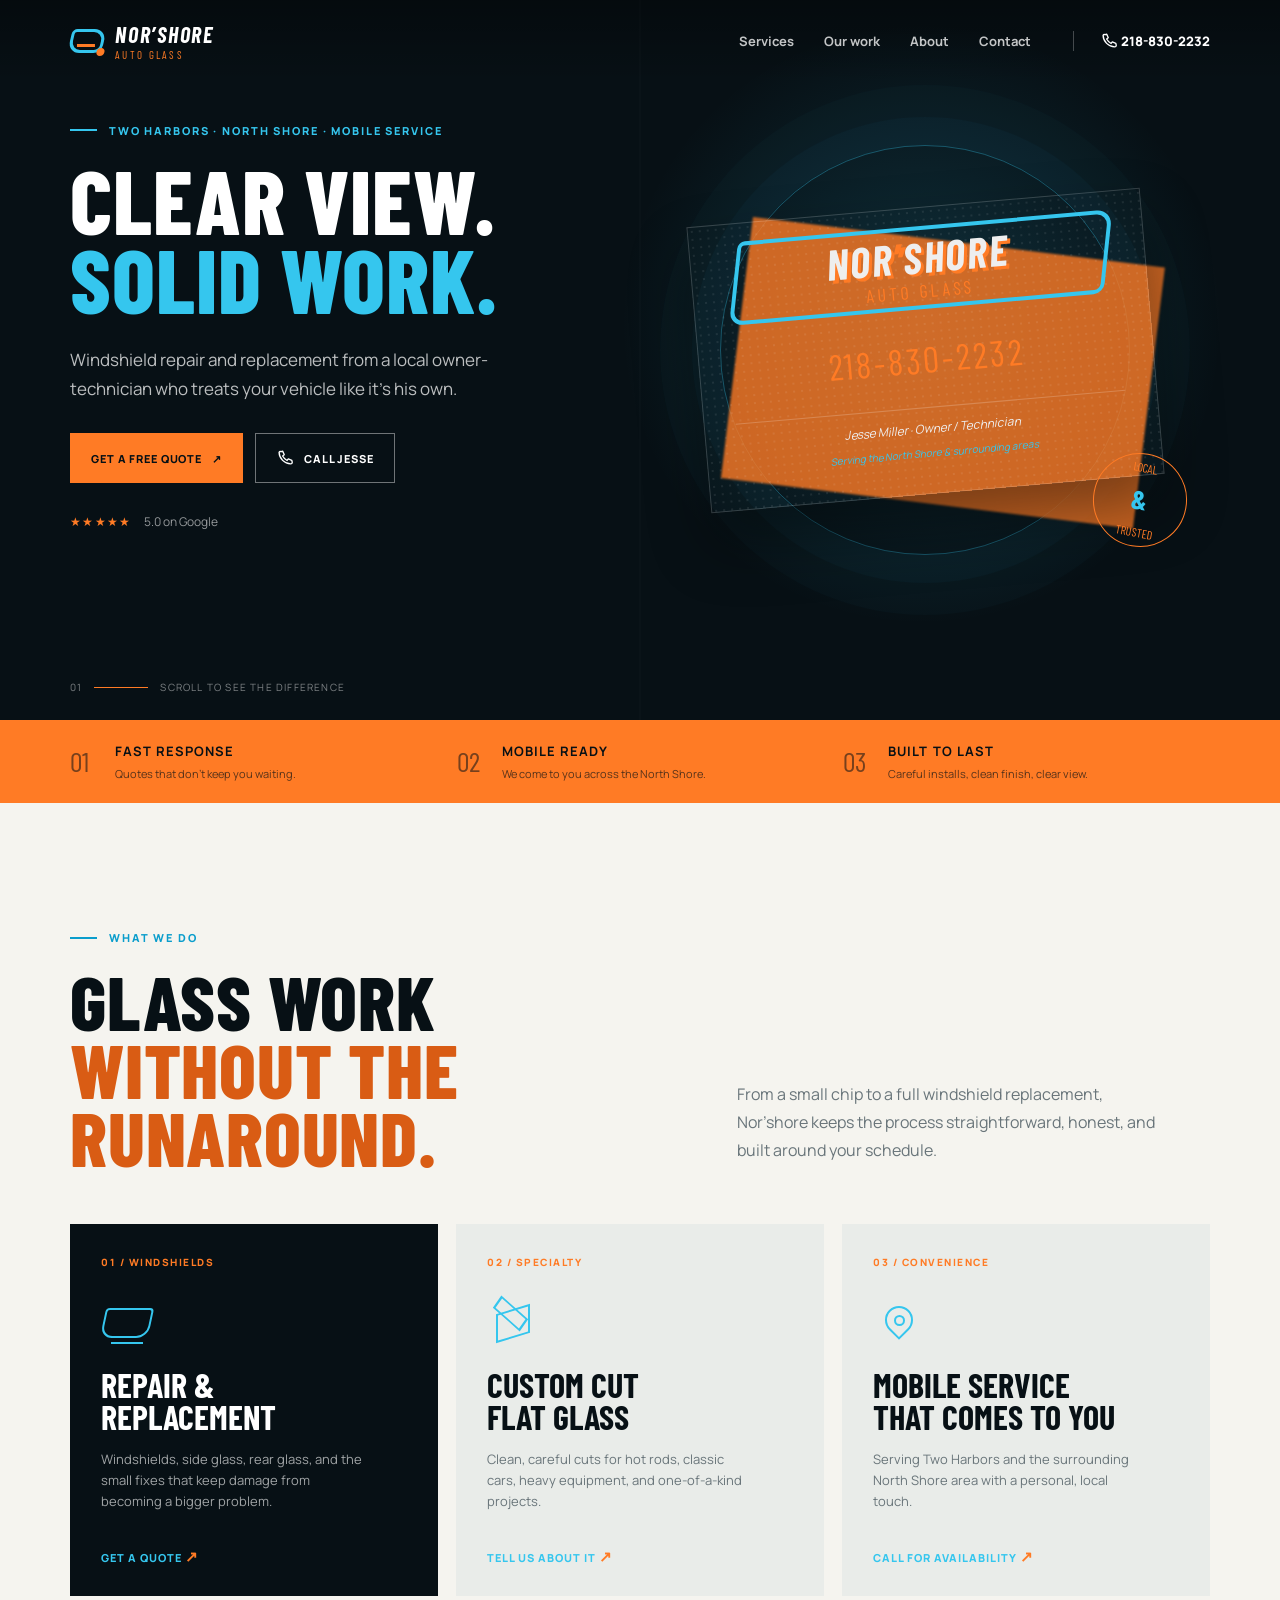
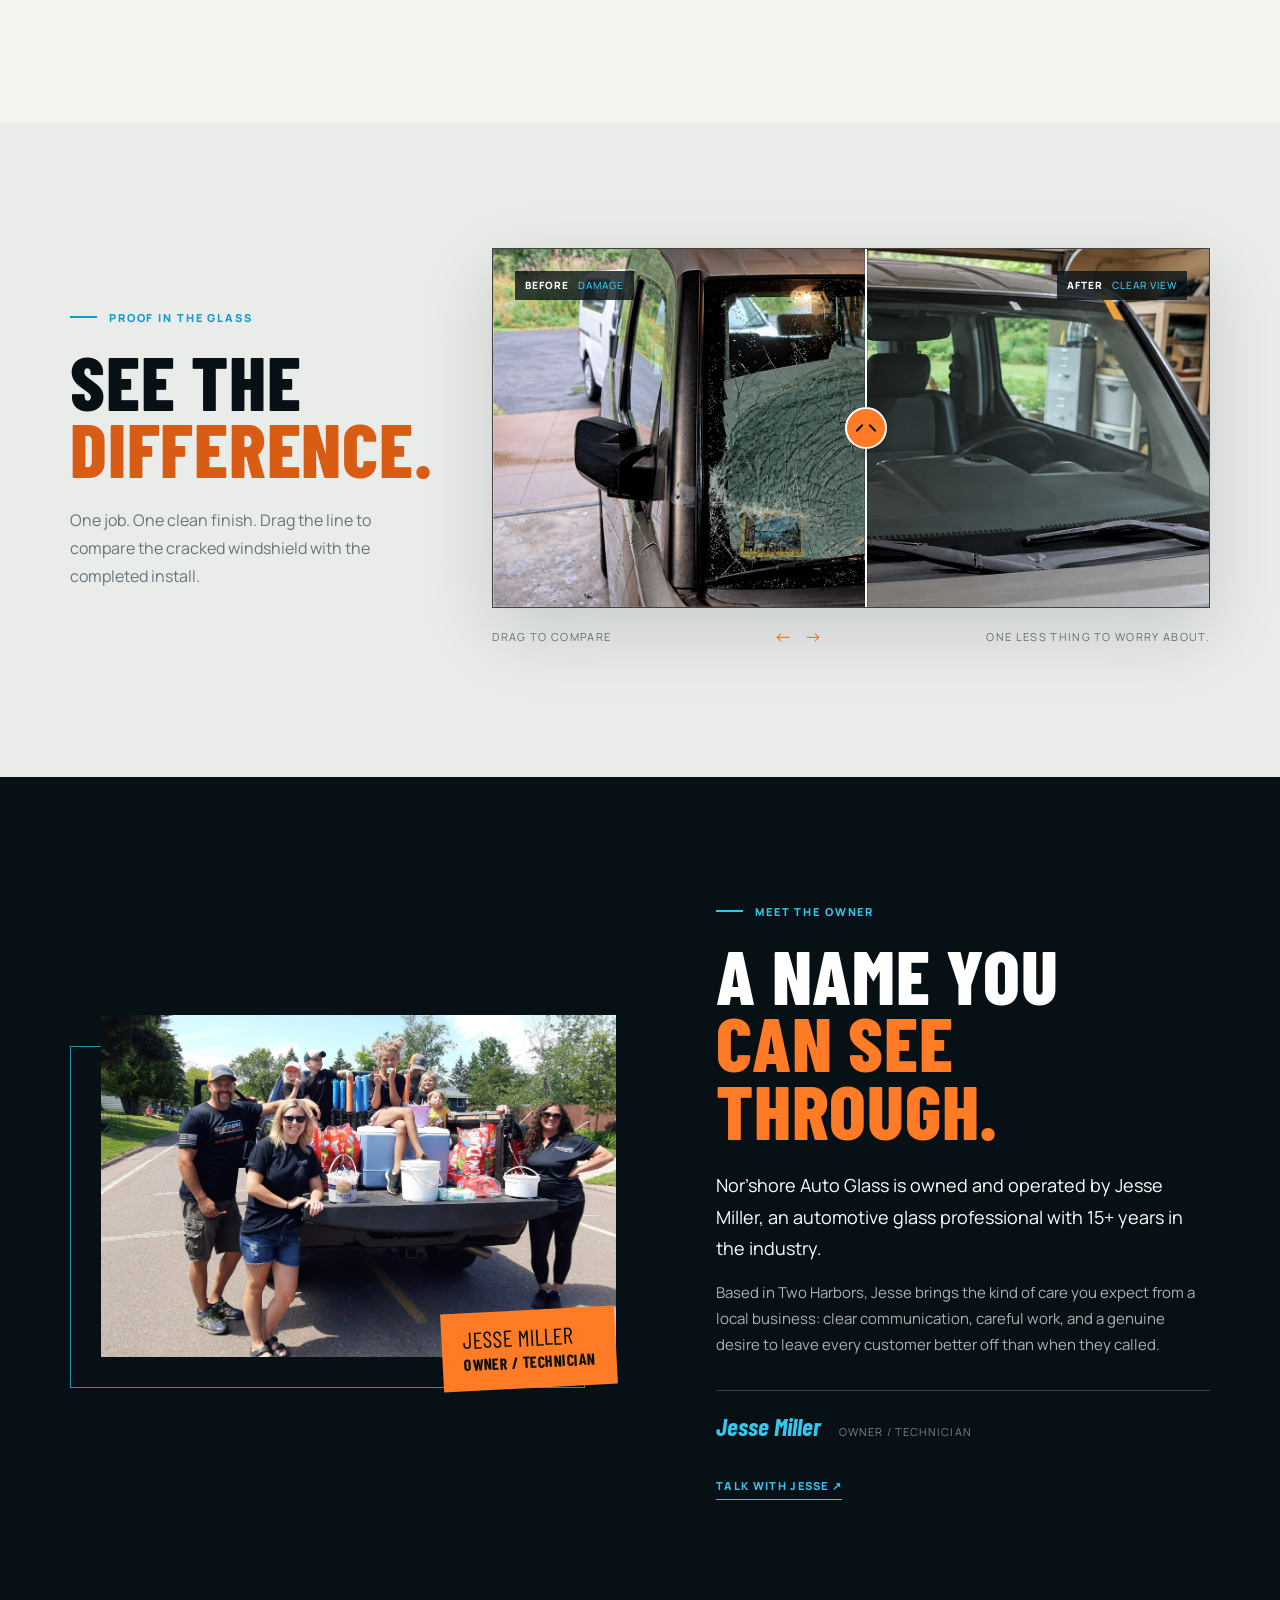
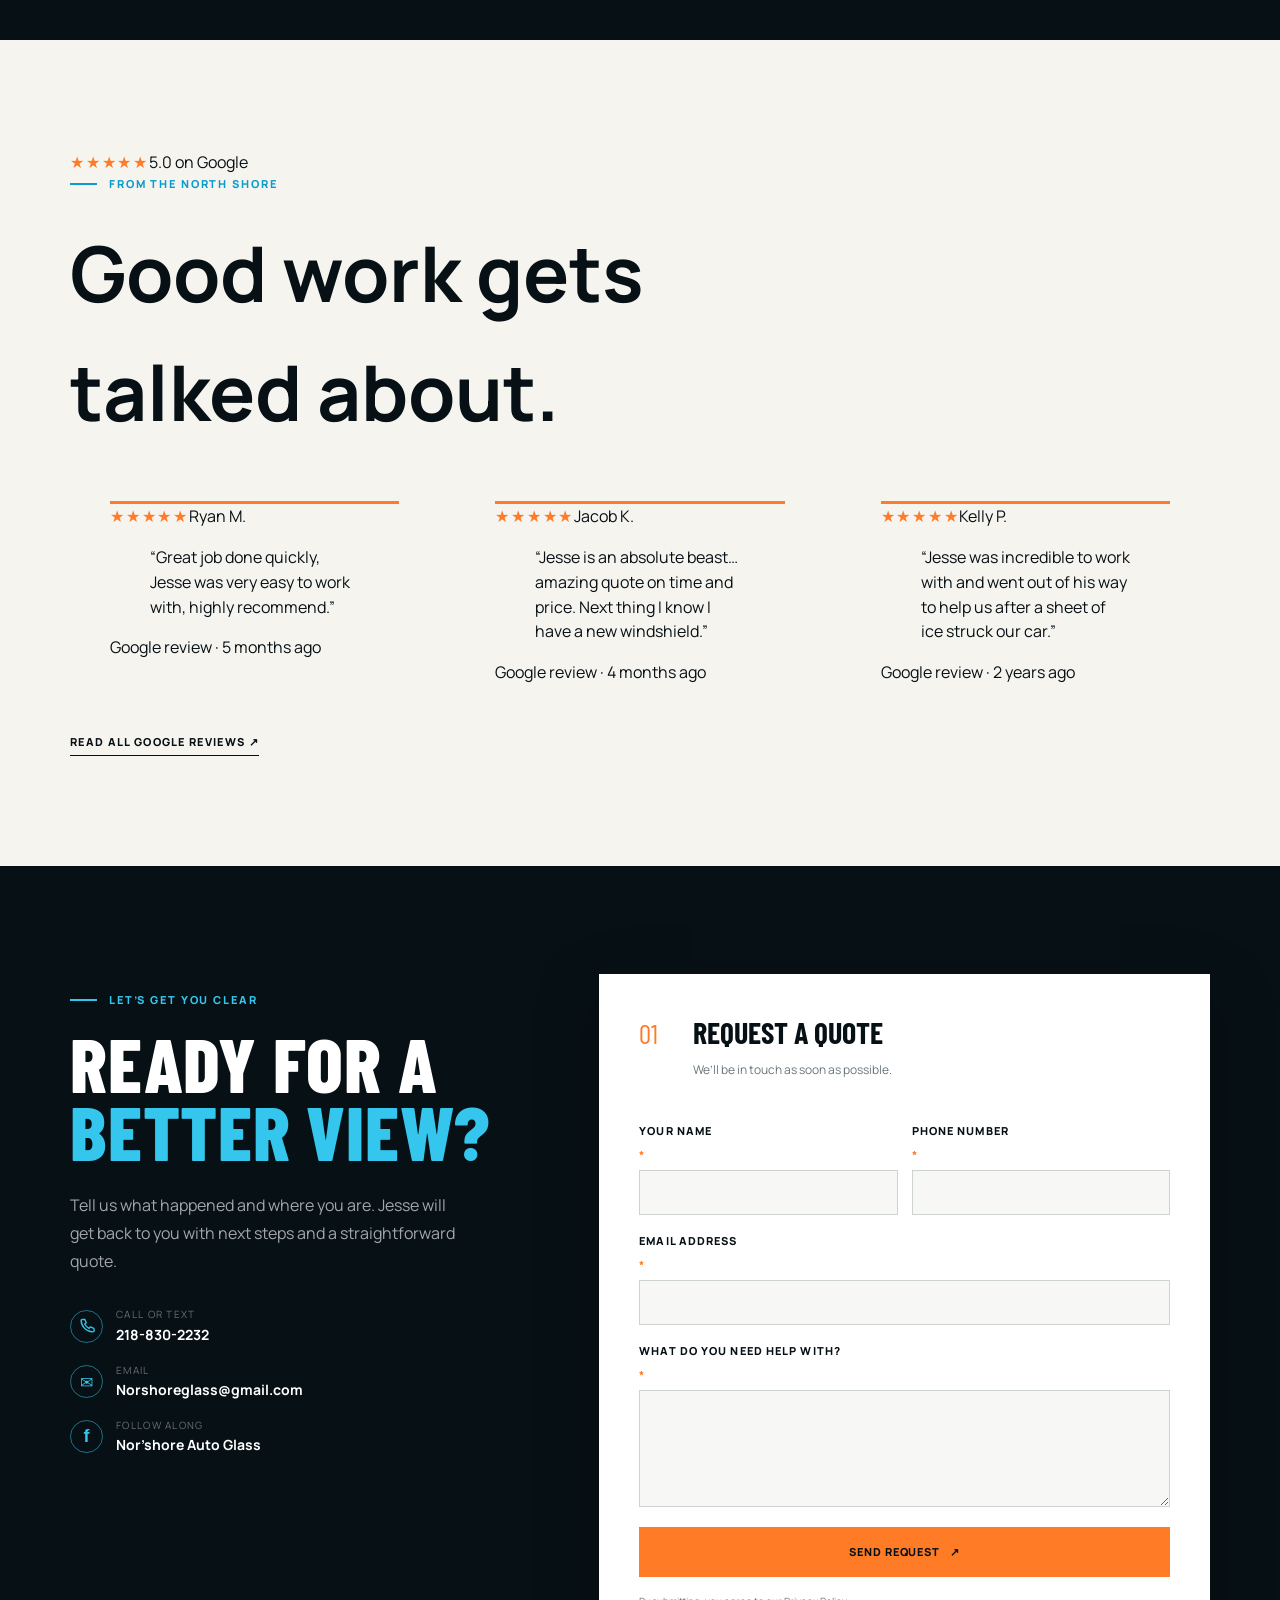
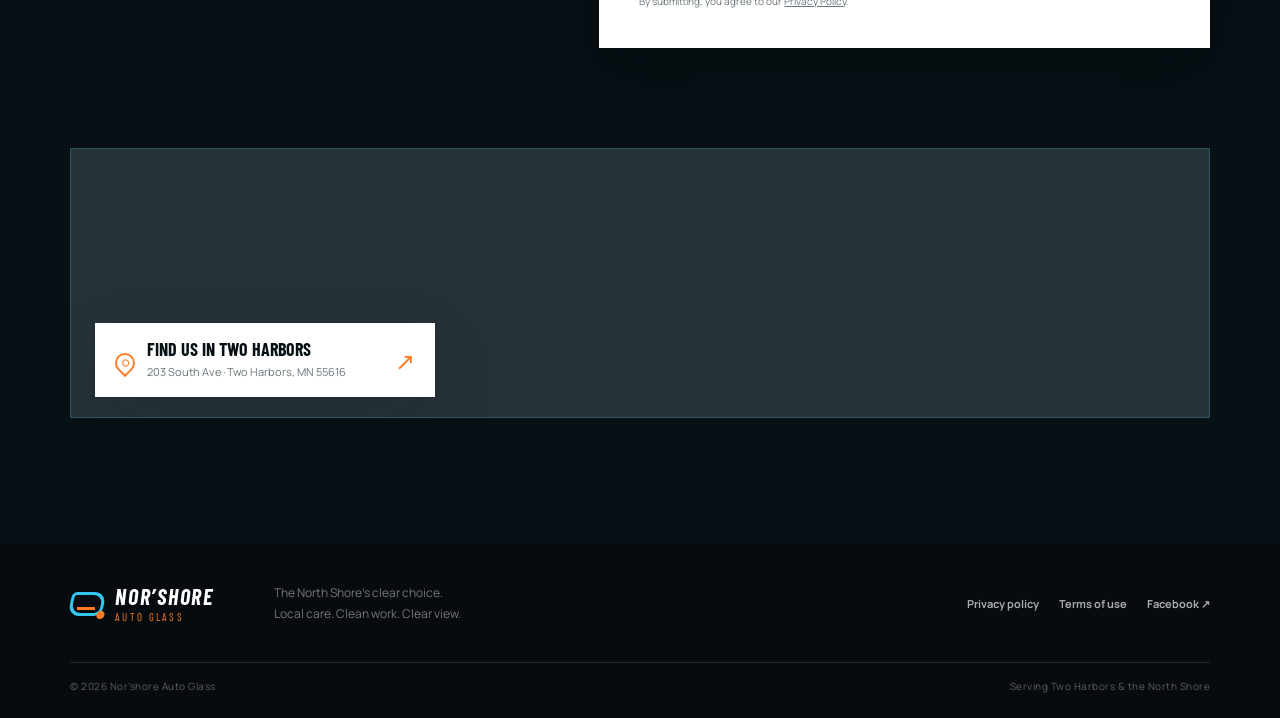
==== index.html @ 21eab7f4 "Initial commit" ====
<!doctype html>
<html lang="en">
<head>
  <meta charset="utf-8">
  <meta name="viewport" content="width=device-width, initial-scale=1">
  <meta name="description" content="Nor'shore Auto Glass provides dependable windshield repair, replacement, custom glass cutting, and mobile service across Two Harbors and the North Shore.">
  <meta name="theme-color" content="#071015">
  <title>Nor'shore Auto Glass | The North Shore's Clear Choice</title>
  <link rel="preconnect" href="https://fonts.googleapis.com">
  <link rel="preconnect" href="https://fonts.gstatic.com" crossorigin>
  <link href="https://fonts.googleapis.com/css2?family=Barlow+Condensed:wght@500;600;700;800&family=Manrope:wght@400;500;600;700;800&display=swap" rel="stylesheet">
  <link rel="stylesheet" href="style.css">
</head>
<body>
  <a class="skip-link" href="#main-content">Skip to content</a>
  <header class="site-header">
    <div class="shell nav-wrap">
      <a class="brand" href="#top" aria-label="Nor'shore Auto Glass home">
        <span class="brand-mark" aria-hidden="true"><span></span></span>
        <span class="brand-copy"><strong>NOR’SHORE</strong><em>AUTO GLASS</em></span>
      </a>
      <nav class="desktop-nav" aria-label="Primary navigation">
        <a href="#services">Services</a>
        <a href="#work">Our work</a>
        <a href="#about">About</a>
        <a href="#contact">Contact</a>
      </nav>
      <a class="nav-call" href="tel:+12188302232"><svg class="icon icon-phone" viewBox="0 0 24 24" aria-hidden="true"><path d="M6.6 3.5 9 3l2 4.7-2.2 1.6a15.6 15.6 0 0 0 6 6l1.6-2.2 4.7 2 .5 2.4a2 2 0 0 1-2 2.4C11.3 19.7 4.3 12.7 4.1 4.4a2 2 0 0 1 2.5-.9Z"/></svg> 218-830-2232</a>
    </div>
  </header>

  <main id="main-content">
    <section class="hero" id="top">
      <div class="hero-grid"></div>
      <div class="shell hero-inner">
        <div class="hero-content">
          <p class="eyebrow"><span class="eyebrow-line"></span> Two Harbors · North Shore · Mobile service</p>
          <h1>Clear view.<br><span>Solid work.</span></h1>
          <p class="hero-lede">Windshield repair and replacement from a local owner-technician who treats your vehicle like it’s his own.</p>
          <div class="hero-actions">
            <a class="button button-primary" href="#contact">Get a free quote <span aria-hidden="true">↗</span></a>
            <a class="button button-ghost" href="tel:+12188302232"><svg class="icon icon-phone" viewBox="0 0 24 24" aria-hidden="true"><path d="M6.6 3.5 9 3l2 4.7-2.2 1.6a15.6 15.6 0 0 0 6 6l1.6-2.2 4.7 2 .5 2.4a2 2 0 0 1-2 2.4C11.3 19.7 4.3 12.7 4.1 4.4a2 2 0 0 1 2.5-.9Z"/></svg> Call Jesse</a>
          </div>
          <div class="hero-proof"><span class="stars" aria-label="5 out of 5 stars">★★★★★</span><span>5.0 on Google</span></div>
        </div>
        <div class="hero-art" aria-label="Nor'shore Auto Glass brand card">
          <div class="hero-ring"></div>
          <div class="hero-card-shadow"></div>
          <div class="hero-card">
            <div class="card-logo"><span class="card-logo-frame"></span><strong>NOR<span>’</span>SHORE</strong><em>AUTO GLASS</em></div>
            <div class="card-number">218-830-2232</div>
            <div class="card-rule"></div>
            <p>Jesse Miller · Owner / Technician</p>
            <small>Serving the North Shore &amp; surrounding areas</small>
          </div>
          <div class="hero-sticker"><span>Local</span><strong>&amp;</strong><span>Trusted</span></div>
        </div>
      </div>
      <div class="hero-bottom shell"><span>01</span><span class="scroll-line"></span><span>Scroll to see the difference</span></div>
    </section>

    <section class="service-strip" aria-label="Service highlights">
      <div class="shell service-strip-grid">
        <div><span class="strip-number">01</span><strong>Fast response</strong><span>Quotes that don’t keep you waiting.</span></div>
        <div><span class="strip-number">02</span><strong>Mobile ready</strong><span>We come to you across the North Shore.</span></div>
        <div><span class="strip-number">03</span><strong>Built to last</strong><span>Careful installs, clean finish, clear view.</span></div>
      </div>
    </section>

    <section class="section services-section" id="services">
      <div class="shell">
        <div class="section-heading split-heading">
          <div><p class="eyebrow dark"><span class="eyebrow-line"></span> What we do</p><h2>Glass work<br><span>without the runaround.</span></h2></div>
          <p>From a small chip to a full windshield replacement, Nor’shore keeps the process straightforward, honest, and built around your schedule.</p>
        </div>
        <div class="service-grid">
          <article class="service-card featured"><span class="service-index">01 / WINDSHIELDS</span><div class="service-icon icon-windshield" aria-hidden="true"></div><h3>Repair &amp;<br>replacement</h3><p>Windshields, side glass, rear glass, and the small fixes that keep damage from becoming a bigger problem.</p><a href="#contact">Get a quote <span aria-hidden="true">↗</span></a></article>
          <article class="service-card"><span class="service-index">02 / SPECIALTY</span><div class="service-icon icon-cube" aria-hidden="true"></div><h3>Custom cut<br>flat glass</h3><p>Clean, careful cuts for hot rods, classic cars, heavy equipment, and one-of-a-kind projects.</p><a href="#contact">Tell us about it <span aria-hidden="true">↗</span></a></article>
          <article class="service-card"><span class="service-index">03 / CONVENIENCE</span><div class="service-icon icon-location" aria-hidden="true"></div><h3>Mobile service<br>that comes to you</h3><p>Serving Two Harbors and the surrounding North Shore area with a personal, local touch.</p><a href="tel:+12188302232">Call for availability <span aria-hidden="true">↗</span></a></article>
        </div>
      </div>
    </section>

    <section class="section work-section" id="work">
      <div class="shell">
        <div class="section-heading work-heading"><div><p class="eyebrow dark"><span class="eyebrow-line"></span> Proof in the glass</p><h2>See the<br><span>difference.</span></h2></div><p>One job. One clean finish. Drag the line to compare the cracked windshield with the completed install.</p></div>
        <div class="comparison" style="--position: 52%">
          <div class="comparison-label label-before">Before <span>damage</span></div>
          <div class="comparison-label label-after">After <span>clear view</span></div>
          <img class="comparison-image comparison-after" src="Images/After_Nor'Shore_Matched.png" alt="Clear windshield after Nor'shore Auto Glass service" width="1536" height="1024">
          <div class="after-clip"><img class="comparison-image comparison-before" src="Images/Before_Nor'Shore_Matched.png" alt="Cracked windshield before Nor'shore Auto Glass service" width="1536" height="1024"></div>
          <div class="comparison-divider" aria-hidden="true"><span></span></div>
          <label class="sr-only" for="comparison-range">Before and after comparison position</label>
          <input id="comparison-range" class="comparison-range" type="range" min="0" max="100" value="52" aria-valuetext="52 percent after image visible">
        </div>
        <div class="comparison-meta"><span>Drag to compare</span><span class="meta-arrow" aria-hidden="true">←&nbsp;&nbsp;→</span><span>One less thing to worry about.</span></div>
      </div>
    </section>

    <section class="section about-section" id="about">
      <div class="shell about-grid">
        <div class="about-image-wrap"><img src="Images/Owner_and_Family.png" alt="Jesse Miller, pictured on the left, with family and the Nor'shore Auto Glass team" loading="lazy" width="2406" height="1598"><span class="about-caption">Jesse Miller<br><strong>Owner / Technician</strong></span></div>
        <div class="about-copy"><p class="eyebrow"><span class="eyebrow-line"></span> Meet the owner</p><h2>A name you<br><span>can see through.</span></h2><p class="lead-copy">Nor’shore Auto Glass is owned and operated by Jesse Miller, an automotive glass professional with 15+ years in the industry.</p><p>Based in Two Harbors, Jesse brings the kind of care you expect from a local business: clear communication, careful work, and a genuine desire to leave every customer better off than when they called.</p><div class="signature"><strong>Jesse Miller</strong><span>Owner / Technician</span></div><a class="text-link light-link" href="#contact">Talk with Jesse <span aria-hidden="true">↗</span></a></div>
      </div>
    </section>

    <section class="reviews-section" aria-labelledby="reviews-title">
      <div class="shell"><div class="mobile-review-kicker"><span class="stars">★★★★★</span><span>5.0 on Google</span></div><p class="eyebrow dark"><span class="eyebrow-line"></span> From the North Shore</p><h2 id="reviews-title">Good work gets<br><span>talked about.</span></h2><div class="reviews-list"><figure><div class="review-top"><span class="stars">★★★★★</span><span>Ryan M.</span></div><blockquote>“Great job done quickly, Jesse was very easy to work with, highly recommend.”</blockquote><figcaption>Google review · 5 months ago</figcaption></figure><figure><div class="review-top"><span class="stars">★★★★★</span><span>Jacob K.</span></div><blockquote>“Jesse is an absolute beast… amazing quote on time and price. Next thing I know I have a new windshield.”</blockquote><figcaption>Google review · 4 months ago</figcaption></figure><figure><div class="review-top"><span class="stars">★★★★★</span><span>Kelly P.</span></div><blockquote>“Jesse was incredible to work with and went out of his way to help us after a sheet of ice struck our car.”</blockquote><figcaption>Google review · 2 years ago</figcaption></figure></div><a class="text-link dark-link" href="https://maps.app.goo.gl/eSVxFx4R2MsLZt9r6" target="_blank" rel="noopener">Read all Google reviews <span aria-hidden="true">↗</span></a></div>
    </section>

    <section class="section contact-section" id="contact">
      <div class="shell contact-grid">
        <div class="contact-copy"><p class="eyebrow"><span class="eyebrow-line"></span> Let’s get you clear</p><h2>Ready for a<br><span>better view?</span></h2><p>Tell us what happened and where you are. Jesse will get back to you with next steps and a straightforward quote.</p><div class="contact-details"><a href="tel:+12188302232"><span class="detail-icon"><svg class="icon icon-phone" viewBox="0 0 24 24" aria-hidden="true"><path d="M6.6 3.5 9 3l2 4.7-2.2 1.6a15.6 15.6 0 0 0 6 6l1.6-2.2 4.7 2 .5 2.4a2 2 0 0 1-2 2.4C11.3 19.7 4.3 12.7 4.1 4.4a2 2 0 0 1 2.5-.9Z"/></svg></span><span><small>Call or text</small><strong>218-830-2232</strong></span></a><a href="mailto:Norshoreglass@gmail.com"><span class="detail-icon icon-mail" aria-hidden="true"></span><span><small>Email</small><strong>Norshoreglass@gmail.com</strong></span></a><a href="https://www.facebook.com/p/Norshore-Auto-Glass-100070150333316/" target="_blank" rel="noopener"><span class="detail-icon icon-facebook" aria-hidden="true">f</span><span><small>Follow along</small><strong>Nor’shore Auto Glass</strong></span></a></div></div>
        <div class="contact-form-wrap"><form name="contact" method="POST" data-netlify="true" netlify-honeypot="bot-field" action="/#contact" class="contact-form"><input type="hidden" name="form-name" value="contact"><p class="hidden-field"><label>Don’t fill this out if you’re human: <input name="bot-field"></label></p><div class="form-intro"><span>01</span><strong>Request a quote</strong><small>We’ll be in touch as soon as possible.</small></div><div class="form-row"><label for="name">Your name <span>*</span><input id="name" name="name" type="text" autocomplete="name" required></label><label for="phone">Phone number <span>*</span><input id="phone" name="phone" type="tel" autocomplete="tel" required></label></div><label for="email">Email address <span>*</span><input id="email" name="email" type="email" autocomplete="email" required></label><label for="message">What do you need help with? <span>*</span><textarea id="message" name="message" rows="4" required></textarea></label><button class="button button-primary submit-button" type="submit">Send request <span aria-hidden="true">↗</span></button><p class="form-note">By submitting, you agree to our <a href="privacy.html">Privacy Policy</a>.</p></form></div>
      </div>
      <div class="map-wrap"><iframe title="Map showing Nor'shore Auto Glass in Two Harbors, Minnesota" src="https://www.google.com/maps?q=Nor%27shore%20Auto%20Glass%2C%20203%20South%20Ave%2C%20Two%20Harbors%2C%20MN%2055616&output=embed" loading="lazy" referrerpolicy="no-referrer-when-downgrade"></iframe><div class="map-card"><span class="map-pin" aria-hidden="true"></span><div><strong>Find us in Two Harbors</strong><span>203 South Ave · Two Harbors, MN 55616</span></div><a href="https://maps.app.goo.gl/eSVxFx4R2MsLZt9r6" target="_blank" rel="noopener" aria-label="Open Nor'shore Auto Glass in Google Maps">↗</a></div></div>
    </section>
  </main>

  <footer class="site-footer"><div class="shell footer-top"><a class="brand" href="#top"><span class="brand-mark" aria-hidden="true"><span></span></span><span class="brand-copy"><strong>NOR’SHORE</strong><em>AUTO GLASS</em></span></a><p>The North Shore’s clear choice.<br>Local care. Clean work. Clear view.</p><div class="footer-links"><a href="privacy.html">Privacy policy</a><a href="terms.html">Terms of use</a><a href="https://www.facebook.com/p/Norshore-Auto-Glass-100070150333316/" target="_blank" rel="noopener">Facebook ↗</a></div></div><div class="shell footer-bottom"><span>© <span id="year"></span> Nor’shore Auto Glass</span><span>Serving Two Harbors &amp; the North Shore</span></div></footer>
  <a class="mobile-call" href="tel:+12188302232"><svg class="icon icon-phone" viewBox="0 0 24 24" aria-hidden="true"><path d="M6.6 3.5 9 3l2 4.7-2.2 1.6a15.6 15.6 0 0 0 6 6l1.6-2.2 4.7 2 .5 2.4a2 2 0 0 1-2 2.4C11.3 19.7 4.3 12.7 4.1 4.4a2 2 0 0 1 2.5-.9Z"/></svg><span>Call now</span><strong>218-830-2232</strong></a>
  <script src="script.js"></script>
</body>
</html>
---- style.css ----
:root{--ink:#071015;--ink-soft:#15262d;--surface:#f5f4ef;--surface-2:#e9ece9;--cyan:#35c6ee;--cyan-deep:#0a9dcc;--orange:#ff7b25;--orange-deep:#d95c14;--white:#fff;--muted:#69757a;--line:rgba(7,16,21,.13);--shadow:0 24px 70px rgba(7,16,21,.14);--display:'Barlow Condensed',Impact,sans-serif;--body:'Manrope',Arial,sans-serif;--shell:min(1140px,calc(100% - 48px));}*{box-sizing:border-box}html{scroll-behavior:smooth}body{margin:0;color:var(--ink);background:var(--surface);font-family:var(--body);font-size:16px;line-height:1.55}img{display:block;max-width:100%}a{color:inherit;text-decoration:none}button,input,textarea{font:inherit}.shell{width:var(--shell);margin-inline:auto}.sr-only,.hidden-field,.skip-link{position:absolute;width:1px;height:1px;padding:0;margin:-1px;overflow:hidden;clip:rect(0,0,0,0);white-space:nowrap;border:0}.skip-link:focus{position:fixed;z-index:1000;left:16px;top:16px;width:auto;height:auto;margin:0;padding:12px 16px;clip:auto;background:var(--cyan);color:var(--ink);border-radius:4px}.site-header{position:absolute;z-index:20;inset:0 0 auto;color:var(--white);background:linear-gradient(180deg,rgba(0,0,0,.35),transparent)}.nav-wrap{height:82px;display:flex;align-items:center;gap:42px}.brand{display:flex;align-items:center;gap:11px;width:max-content}.brand-mark{position:relative;width:34px;height:24px;border:3px solid var(--cyan);border-radius:5px 12px 8px 12px;transform:skew(-13deg);display:block}.brand-mark:after{content:'';position:absolute;right:-6px;bottom:-6px;width:8px;height:8px;background:var(--orange);border-radius:50%}.brand-mark span{position:absolute;left:5px;bottom:3px;width:18px;height:3px;background:var(--orange);transform:skew(13deg)}.brand-copy{display:grid;line-height:1}.brand-copy strong{font-family:var(--display);font-size:22px;letter-spacing:.08em;font-style:italic}.brand-copy em{font-family:var(--display);font-style:normal;color:var(--orange);font-size:11px;letter-spacing:.21em;margin-top:4px}.desktop-nav{display:flex;gap:30px;margin-left:auto;font-size:13px;font-weight:700;color:rgba(255,255,255,.76)}.desktop-nav a:hover,.footer-links a:hover{color:var(--cyan)}.nav-call{border-left:1px solid rgba(255,255,255,.25);padding-left:26px;font-size:13px;font-weight:800;white-space:nowrap}.icon{display:inline-block;position:relative;width:18px;height:18px;vertical-align:-4px}.icon-phone:before{content:'';position:absolute;width:8px;height:13px;border:2px solid currentColor;border-top-color:transparent;border-bottom-color:transparent;border-radius:50%;left:4px;top:2px;transform:rotate(-40deg)}.icon-mail:before{content:'✉';font-size:20px;line-height:16px}.hero{min-height:720px;background:var(--ink);color:var(--white);overflow:hidden;position:relative}.hero:before{content:'';position:absolute;inset:0;background:radial-gradient(circle at 72% 45%,rgba(53,198,238,.18),transparent 30%),linear-gradient(115deg,rgba(7,16,21,.98) 0%,rgba(7,16,21,.9) 47%,rgba(7,16,21,.66) 100%)}.hero:after{content:'';position:absolute;inset:0;opacity:.24;background-image:radial-gradient(rgba(255,255,255,.38) .7px,transparent .7px);background-size:6px 6px;mask-image:linear-gradient(90deg,transparent 40%,black)}.hero-grid{position:absolute;inset:0;background:linear-gradient(90deg,transparent 49.9%,rgba(255,255,255,.09) 50%,transparent 50.1%),linear-gradient(0deg,transparent 49.9%,rgba(255,255,255,.05) 50%,transparent 50.1%);background-size:100% 100%,100% 140px;opacity:.24}.hero-inner{position:relative;z-index:2;display:grid;grid-template-columns:1fr 1fr;min-height:650px;align-items:center;padding-top:50px}.hero-content{padding-bottom:46px;max-width:570px}.eyebrow{font-size:11px;font-weight:800;letter-spacing:.17em;text-transform:uppercase;color:var(--cyan);display:flex;align-items:center;gap:12px;margin:0 0 21px}.eyebrow.dark{color:var(--cyan-deep)}.eyebrow-line{width:27px;height:2px;background:currentColor}.hero h1,.section h2{font-family:var(--display);font-size:clamp(60px,7vw,99px);line-height:.88;letter-spacing:.01em;text-transform:uppercase;margin:0;font-weight:800}.hero h1 span,.section h2 span{color:var(--cyan)}.hero-lede{font-size:17px;line-height:1.7;color:rgba(255,255,255,.73);max-width:480px;margin:28px 0 30px}.hero-actions{display:flex;align-items:center;gap:12px;flex-wrap:wrap}.button{min-height:50px;padding:14px 20px;border:1px solid transparent;display:inline-flex;align-items:center;justify-content:center;gap:10px;text-transform:uppercase;letter-spacing:.08em;font-size:11px;font-weight:800;transition:transform .2s ease,background .2s ease,color .2s ease,border-color .2s ease;cursor:pointer}.button:hover{transform:translateY(-2px)}.button-primary{background:var(--orange);color:var(--ink)}.button-primary:hover{background:#ff944b}.button-ghost{border-color:rgba(255,255,255,.42);color:var(--white)}.button-ghost:hover{border-color:var(--cyan);color:var(--cyan)}.hero-proof{display:flex;align-items:center;gap:12px;margin-top:30px;color:rgba(255,255,255,.57);font-size:12px}.stars{color:var(--orange);letter-spacing:.11em}.hero-art{height:530px;position:relative;display:flex;align-items:center;justify-content:center}.hero-ring{position:absolute;width:410px;height:410px;border:1px solid rgba(53,198,238,.35);border-radius:50%;box-shadow:0 0 0 28px rgba(53,198,238,.03),0 0 0 60px rgba(53,198,238,.02)}.hero-card-shadow{position:absolute;width:415px;height:263px;background:var(--orange);transform:rotate(7deg) translate(20px,20px);opacity:.8;filter:blur(1px)}.hero-card{position:relative;width:min(455px,82%);aspect-ratio:1.78;background:linear-gradient(135deg,#171e22,#050809);border:1px solid rgba(255,255,255,.18);box-shadow:0 32px 60px rgba(0,0,0,.42);padding:31px;transform:rotate(-5deg);background-image:radial-gradient(rgba(255,255,255,.08) 1px,transparent 1px);background-size:8px 8px}.card-logo{text-align:center;position:relative;color:#eee;font-family:var(--display);font-style:italic;font-size:43px;line-height:.8;letter-spacing:.04em;text-shadow:3px 3px 0 var(--orange)}.card-logo strong{position:relative;z-index:1}.card-logo strong span{color:var(--orange)}.card-logo em{display:block;font-size:18px;letter-spacing:.2em;color:var(--orange);font-style:normal;text-shadow:none;margin-top:11px}.card-logo-frame{position:absolute;inset:-13px 5px -10px 10px;border:4px solid var(--cyan);border-radius:7px 16px 10px 14px;transform:skew(-11deg);z-index:0}.card-number{font-family:var(--display);color:var(--orange);font-size:36px;letter-spacing:.08em;text-align:center;margin-top:32px}.card-rule{height:1px;background:rgba(255,255,255,.2);margin:20px 0 12px}.hero-card p{font-size:12px;font-style:italic;text-align:center;margin:0;color:#eee}.hero-card small{display:block;color:var(--cyan);text-align:center;margin-top:8px;font-size:10px;font-style:italic}.hero-sticker{position:absolute;right:4%;bottom:68px;display:grid;place-items:center;width:94px;height:94px;border:1px solid var(--orange);border-radius:50%;color:var(--orange);font-family:var(--display);line-height:.8;text-transform:uppercase;transform:rotate(10deg);font-size:12px}.hero-sticker strong{font-size:26px;color:var(--cyan)}.hero-bottom{position:absolute;z-index:2;bottom:25px;left:0;right:0;display:flex;align-items:center;gap:12px;color:rgba(255,255,255,.48);font-size:10px;letter-spacing:.12em;text-transform:uppercase}.scroll-line{height:1px;width:54px;background:var(--orange)}.service-strip{background:var(--orange);color:var(--ink)}.service-strip-grid{display:grid;grid-template-columns:repeat(3,1fr);gap:20px;padding:20px 0}.service-strip-grid>div{display:grid;grid-template-columns:32px 1fr;column-gap:13px;align-items:center}.strip-number{grid-row:span 2;font-family:var(--display);font-size:28px;color:rgba(7,16,21,.55)}.service-strip strong{font-size:13px;text-transform:uppercase;letter-spacing:.08em}.service-strip-grid>div>span:last-child{grid-column:2;font-size:11px;color:rgba(7,16,21,.68);margin-top:2px}.section{padding:126px 0}.services-section{background:var(--surface)}.section-heading{margin-bottom:54px}.split-heading{display:grid;grid-template-columns:1fr .78fr;align-items:end;gap:60px}.section-heading h2{font-size:clamp(55px,6vw,82px);color:var(--ink)}.section-heading h2 span{color:var(--orange-deep)}.split-heading>p,.work-heading>p{color:var(--muted);font-size:16px;line-height:1.75;max-width:420px;margin:0 0 6px}.service-grid{display:grid;grid-template-columns:repeat(3,1fr);gap:18px}.service-card{padding:31px;background:var(--surface-2);min-height:318px;position:relative;transition:transform .2s ease,box-shadow .2s ease}.service-card:hover{transform:translateY(-5px);box-shadow:var(--shadow)}.service-card.featured{background:var(--ink);color:var(--white)}.service-index{font-size:10px;letter-spacing:.15em;font-weight:800;color:var(--orange);display:block}.service-icon{margin:33px 0 25px;width:52px;height:40px;color:var(--cyan);position:relative}.icon-windshield:before{content:'';position:absolute;inset:4px 2px 6px;border:2px solid currentColor;border-radius:4px 4px 12px 12px;transform:skew(-12deg)}.icon-windshield:after{content:'';position:absolute;left:10px;right:10px;bottom:0;height:2px;background:currentColor}.icon-cube:before{content:'';position:absolute;inset:5px 9px 6px;border:2px solid currentColor;transform:skewY(-17deg)}.icon-cube:after{content:'';position:absolute;width:27px;height:13px;top:1px;left:8px;border:2px solid currentColor;transform:skewY(17deg) rotate(30deg)}.icon-location:before{content:'';position:absolute;left:12px;top:2px;width:24px;height:24px;border:2px solid currentColor;border-radius:50% 50% 50% 0;transform:rotate(-45deg)}.icon-location:after{content:'';position:absolute;width:7px;height:7px;border:2px solid currentColor;border-radius:50%;left:21px;top:11px}.service-card h3{font-family:var(--display);font-size:34px;line-height:.95;text-transform:uppercase;margin:0 0 16px}.service-card p{font-size:13px;color:var(--muted);max-width:265px;line-height:1.6;margin:0}.featured p{color:rgba(255,255,255,.62)}.service-card a{position:absolute;bottom:27px;left:31px;color:var(--cyan);font-size:11px;font-weight:800;text-transform:uppercase;letter-spacing:.09em}.service-card a span{color:var(--orange);font-size:15px}.work-section{background:var(--surface-2)}.work-heading{display:grid;grid-template-columns:1fr .7fr;gap:60px;align-items:end}.work-heading>p{margin-bottom:5px}.comparison{position:relative;height:min(570px,54vw);min-height:360px;overflow:hidden;background:#4e4945;--position:52%;border:1px solid rgba(7,16,21,.14);box-shadow:var(--shadow)}.comparison-image{position:absolute;inset:0;width:100%;height:100%;object-fit:cover;filter:saturate(.78) contrast(1.03) brightness(.98);object-position:center 53%}.comparison-before{object-position:center 50%}.comparison-after{object-position:center 38%;width:100%;max-width:none}.after-clip{position:absolute;inset:0 auto 0 0;width:var(--position);overflow:hidden;border-right:0}.comparison-divider{position:absolute;z-index:4;top:0;bottom:0;left:var(--position);width:2px;background:var(--white);transform:translateX(-1px);pointer-events:none;box-shadow:0 0 0 1px rgba(7,16,21,.2)}.comparison-divider span{position:absolute;top:50%;left:50%;transform:translate(-50%,-50%);width:42px;height:42px;border-radius:50%;background:var(--orange);border:2px solid var(--white);box-shadow:0 5px 20px rgba(0,0,0,.25)}.comparison-divider span:before,.comparison-divider span:after{content:'';position:absolute;top:18px;width:9px;height:2px;background:var(--ink)}.comparison-divider span:before{left:8px;transform:rotate(-45deg)}.comparison-divider span:after{right:8px;transform:rotate(45deg)}.comparison-range{position:absolute;z-index:5;inset:0;width:100%;height:100%;margin:0;opacity:0;cursor:ew-resize;touch-action:none}.comparison-label{position:absolute;z-index:3;top:22px;padding:7px 10px;background:rgba(7,16,21,.78);color:var(--white);font-size:10px;font-weight:800;letter-spacing:.1em;text-transform:uppercase}.comparison-label span{color:var(--cyan);font-weight:500;margin-left:6px}.label-before{left:22px}.label-after{right:22px}.comparison-meta{display:flex;justify-content:space-between;align-items:center;margin-top:16px;color:var(--muted);font-size:11px;text-transform:uppercase;letter-spacing:.12em}.meta-arrow{color:var(--orange);font-size:18px}.about-section{background:var(--ink);color:var(--white);padding-bottom:140px}.about-grid{display:grid;grid-template-columns:1.05fr .95fr;gap:100px;align-items:center}.about-image-wrap{position:relative;padding:0 0 31px 31px}.about-image-wrap:before{content:'';position:absolute;inset:31px 31px 0 0;border:1px solid var(--cyan);opacity:.7}.about-image-wrap img{position:relative;z-index:1;width:100%;aspect-ratio:1.2;object-fit:cover;object-position:34% center}.about-caption{position:absolute;z-index:2;bottom:0;right:0;background:var(--orange);color:var(--ink);padding:17px 21px;font-family:var(--display);font-size:23px;text-transform:uppercase;line-height:.95;transform:rotate(-3deg)}.about-caption strong{color:var(--ink)}.about-copy h2{font-size:clamp(55px,6vw,78px)}.about-copy h2 span{color:var(--orange)}.about-copy p:not(.eyebrow){color:rgba(255,255,255,.67);font-size:15px;line-height:1.75}.about-copy .lead-copy{font-size:18px!important;color:var(--white)!important;margin:27px 0 11px}.signature{border-top:1px solid rgba(255,255,255,.2);margin-top:31px;padding-top:16px;display:flex;gap:18px;align-items:baseline}.signature strong{font-family:var(--display);font-size:25px;font-style:italic;color:var(--cyan)}.signature span{font-size:11px;text-transform:uppercase;letter-spacing:.1em;color:rgba(255,255,255,.48)}.text-link{display:inline-block;margin-top:32px;font-size:11px;font-weight:800;letter-spacing:.12em;text-transform:uppercase;border-bottom:1px solid currentColor;padding-bottom:5px}.light-link{color:var(--cyan)}.contact-section{background:var(--ink);color:var(--white);padding-top:0;position:relative}.contact-grid{display:grid;grid-template-columns:.83fr 1.17fr;gap:96px;padding-bottom:100px}.contact-copy{padding-top:17px}.contact-copy h2{font-size:clamp(55px,6vw,78px)}.contact-copy h2 span{color:var(--cyan)}.contact-copy>p:not(.eyebrow){color:rgba(255,255,255,.63);max-width:400px;margin:27px 0 32px;line-height:1.75}.contact-details{display:grid;gap:17px}.contact-details a{display:flex;align-items:center;gap:13px}.detail-icon{width:33px;height:33px;border:1px solid rgba(53,198,238,.52);border-radius:50%;color:var(--cyan);display:grid;place-items:center}.detail-icon.icon-mail:before{font-size:16px}.detail-icon.icon-facebook{font-family:Arial;font-weight:800;font-size:18px}.contact-details small,.contact-details strong{display:block}.contact-details small{font-size:10px;letter-spacing:.13em;color:rgba(255,255,255,.4);text-transform:uppercase}.contact-details strong{font-size:14px;color:var(--white);margin-top:1px}.contact-form-wrap{background:var(--white);color:var(--ink);padding:39px 40px;box-shadow:0 20px 60px rgba(0,0,0,.25)}.form-intro{display:grid;grid-template-columns:40px 1fr;column-gap:14px;align-items:baseline;margin-bottom:25px}.form-intro span{font-family:var(--display);font-size:27px;color:var(--orange)}.form-intro strong{font-family:var(--display);font-size:30px;line-height:1;text-transform:uppercase}.form-intro small{grid-column:2;color:var(--muted);font-size:12px;margin-top:6px}.contact-form{display:grid;gap:17px}.contact-form label{display:grid;gap:7px;font-size:11px;text-transform:uppercase;letter-spacing:.1em;font-weight:800}.contact-form label>span{color:var(--orange)}.contact-form input,.contact-form textarea{width:100%;border:1px solid #ccd3d1;background:#f7f8f6;color:var(--ink);padding:11px 12px;border-radius:0;outline:none;font-size:15px;letter-spacing:0;text-transform:none;font-weight:500;resize:vertical}.contact-form input{height:45px}.contact-form input:focus,.contact-form textarea:focus{border-color:var(--cyan-deep);box-shadow:0 0 0 3px rgba(53,198,238,.18)}.form-row{display:grid;grid-template-columns:1fr 1fr;gap:14px}.submit-button{border:0;width:100%;margin-top:3px}.form-note{color:var(--muted);font-size:10px;margin:0}.form-note a{text-decoration:underline}.map-wrap{width:100%;height:320px;position:relative;overflow:hidden;background:#253238}.map-wrap iframe{width:100%;height:100%;border:0;filter:grayscale(.78) contrast(1.1) saturate(.55);opacity:.83}.map-card{position:absolute;left:var(--shell);bottom:25px;background:var(--white);color:var(--ink);padding:17px 20px;display:flex;gap:12px;align-items:center;min-width:340px;box-shadow:var(--shadow)}.map-pin{width:20px;height:20px;border:2px solid var(--orange);border-radius:50% 50% 50% 0;transform:rotate(-45deg);position:relative}.map-pin:after{content:'';position:absolute;width:5px;height:5px;border:1px solid var(--orange);border-radius:50%;left:5px;top:5px}.map-card strong,.map-card span{display:block}.map-card strong{font-family:var(--display);font-size:18px;text-transform:uppercase;line-height:1}.map-card span{font-size:11px;color:var(--muted);margin-top:5px}.map-card>a{margin-left:auto;color:var(--orange);font-size:24px}.site-footer{background:#050b0e;color:var(--white);padding:39px 0 23px}.footer-top{display:flex;align-items:center;gap:60px}.footer-top>p{margin:0;color:rgba(255,255,255,.45);font-size:12px;line-height:1.7}.footer-links{margin-left:auto;display:flex;gap:20px;font-size:11px;font-weight:700;color:rgba(255,255,255,.66)}.footer-bottom{margin-top:38px;padding-top:16px;border-top:1px solid rgba(255,255,255,.12);display:flex;justify-content:space-between;color:rgba(255,255,255,.35);font-size:10px;letter-spacing:.05em}.mobile-call,.reviews-section{display:none}@media(max-width:820px){:root{--shell:min(100% - 36px,600px)}.desktop-nav{display:none}.nav-wrap{justify-content:space-between}.nav-call{padding-left:0;border:0;font-size:12px}.hero{min-height:730px}.hero-inner{grid-template-columns:1fr;min-height:690px;padding-top:75px}.hero-content{padding-bottom:0}.hero h1{font-size:74px}.hero-art{position:absolute;opacity:.48;right:-135px;bottom:-70px;width:500px;height:420px;transform:scale(.9)}.hero-bottom{bottom:17px}.service-strip-grid{grid-template-columns:1fr;gap:14px;padding:18px 0}.service-strip-grid>div{grid-template-columns:28px 1fr}.service-strip-grid>div:not(:last-child){padding-bottom:14px;border-bottom:1px solid rgba(7,16,21,.18)}.section{padding:82px 0}.split-heading,.work-heading{grid-template-columns:1fr;gap:22px}.section-heading{margin-bottom:34px}.section-heading h2{font-size:60px}.split-heading>p,.work-heading>p{font-size:14px}.service-grid{grid-template-columns:1fr;gap:12px}.service-card{min-height:290px}.about-grid{grid-template-columns:1fr;gap:48px}.about-section{padding-bottom:88px}.about-copy h2{font-size:60px}.contact-grid{grid-template-columns:1fr;gap:46px;padding-bottom:80px}.contact-copy h2{font-size:60px}.map-card{left:18px;right:18px;min-width:0}.footer-top{display:grid;grid-template-columns:1fr 1fr;gap:22px}.footer-top>p{grid-column:2;grid-row:1}.footer-links{grid-column:1 / -1;margin:8px 0 0;flex-wrap:wrap}.footer-bottom{gap:10px;align-items:flex-start;flex-direction:column}.mobile-call{position:fixed;z-index:50;bottom:14px;left:14px;right:14px;min-height:58px;background:var(--orange);color:var(--ink);display:flex;align-items:center;justify-content:center;gap:10px;box-shadow:0 10px 30px rgba(0,0,0,.24);font-size:12px;text-transform:uppercase;font-weight:800;letter-spacing:.1em}.mobile-call strong{font-size:13px}.mobile-call .icon{color:var(--ink)}.reviews-section{display:block;background:var(--surface);padding:82px 0 90px}.reviews-section h2{font-size:56px;margin-bottom:30px}.reviews-section h2 span{color:var(--orange-deep)}.mobile-review-kicker{display:flex;gap:10px;align-items:center;font-size:11px;color:var(--muted);margin-bottom:28px}.reviews-list{display:grid;gap:12px}.reviews-list figure{margin:0;background:var(--white);padding:21px;border-left:3px solid var(--orange);box-shadow:0 8px 25px rgba(7,16,21,.06)}.review-top{display:flex;justify-content:space-between;font-size:11px;font-weight:800;margin-bottom:13px}.review-top .stars{font-size:12px}.review-top>span:last-child{color:var(--muted)}blockquote{font-family:var(--display);font-size:24px;line-height:1.03;text-transform:uppercase;margin:0}.reviews-list figcaption{font-size:10px;color:var(--muted);margin-top:14px}.dark-link{color:var(--cyan-deep);margin-top:26px}.comparison{height:62vw;min-height:280px}.comparison-meta{font-size:9px}.contact-section{padding-bottom:0}}
@media(max-width:480px){.nav-wrap{height:70px}.brand-copy strong{font-size:19px}.brand-copy em{font-size:9px}.nav-call{font-size:11px}.hero h1{font-size:64px}.hero-lede{font-size:15px}.button{min-height:48px}.hero-art{right:-176px;bottom:-62px}.hero-proof{font-size:10px}.section-heading h2,.about-copy h2,.contact-copy h2{font-size:54px}.comparison{height:70vw}.comparison-label{top:13px;font-size:9px;padding:6px 7px}.label-before{left:13px}.label-after{right:13px}.comparison-divider span{width:36px;height:36px}.comparison-divider span:before,.comparison-divider span:after{top:15px}.form-row{grid-template-columns:1fr}.contact-form-wrap{padding:29px 22px}.form-intro strong{font-size:27px}.map-wrap{height:300px}.map-card{bottom:14px;padding:13px 14px}.map-card strong{font-size:16px}.footer-top{grid-template-columns:1fr}.footer-top>p{grid-column:1;grid-row:auto}.footer-links{grid-column:1}.service-card h3{font-size:31px}}
@media(prefers-reduced-motion:reduce){html{scroll-behavior:auto}*,*:before,*:after{transition-duration:.01ms!important;animation-duration:.01ms!important}}
.legal-page{background:var(--surface)}.legal-header{position:relative;background:var(--ink)}.legal-main{padding:76px 0 110px}.legal-content{max-width:780px}.back-link{display:inline-block;margin-bottom:58px;color:var(--cyan-deep);font-size:12px;font-weight:800;letter-spacing:.08em;text-transform:uppercase}.legal-content h1{font-family:var(--display);font-size:clamp(64px,9vw,108px);line-height:.84;text-transform:uppercase;margin:0;color:var(--ink)}.legal-content h1 span{color:var(--orange-deep)}.legal-updated{color:var(--muted);font-size:12px;margin:21px 0 57px}.legal-content h2{font-family:var(--display);font-size:32px;line-height:1;text-transform:uppercase;margin:38px 0 12px}.legal-content p{font-size:15px;line-height:1.8;max-width:680px;color:#4c595d}.legal-content a:not(.back-link){color:var(--cyan-deep);text-decoration:underline;text-underline-offset:3px}.legal-page .footer-bottom{margin-top:0}.legal-page .footer-bottom a{color:var(--cyan)}
.work-section .shell{display:grid;grid-template-columns:.58fr 1.42fr;grid-template-rows:auto auto;column-gap:60px;row-gap:15px;align-items:end}.work-heading{grid-column:1;grid-row:1 / span 2;align-self:center;margin:0;display:block}.work-heading>p{margin:24px 0 0}.comparison{grid-column:2;grid-row:1;height:360px;min-height:0}.after-clip{inset:0;width:100%;clip-path:inset(0 calc(100% - var(--position)) 0 0)}.comparison-meta{grid-column:2;grid-row:2;margin-top:0}.about-image-wrap img{height:auto;aspect-ratio:auto;object-fit:contain;object-position:center}.about-caption strong{font-size:16px;letter-spacing:.03em}.map-wrap{width:var(--shell);height:270px;margin:0 auto;border:1px solid rgba(53,198,238,.25)}.map-card{left:24px;bottom:20px}.mobile-call{display:none}.reviews-section{display:block;background:var(--surface);padding:110px 0}.reviews-section h2{font-size:clamp(56px,6vw,82px);margin:0 0 34px}.reviews-list{display:grid;grid-template-columns:repeat(3,1fr);gap:16px}.reviews-list figure{border-top:3px solid var(--orange);border-left:0}
@media(max-width:820px){.work-section .shell{display:block}.work-heading{display:block;margin-bottom:34px}.comparison{height:62vw;min-height:280px}.comparison-meta{margin-top:16px}.reviews-section{padding:82px 0 90px}.reviews-section h2{font-size:56px;margin-bottom:30px}.reviews-list{grid-template-columns:1fr;gap:12px}.reviews-list figure{border-top:0;border-left:3px solid var(--orange);padding:21px}.mobile-call{display:flex}}
 .icon-phone{fill:none;stroke:currentColor;stroke-width:1.8;stroke-linecap:round;stroke-linejoin:round}.icon-phone:before{content:none!important}@media(min-width:821px){.mobile-call{display:none!important}}
.contact-section{padding-top:108px}@media(max-width:820px){.contact-section{padding-top:78px}}
.service-card{padding-bottom:84px}.service-card p{margin-bottom:0}
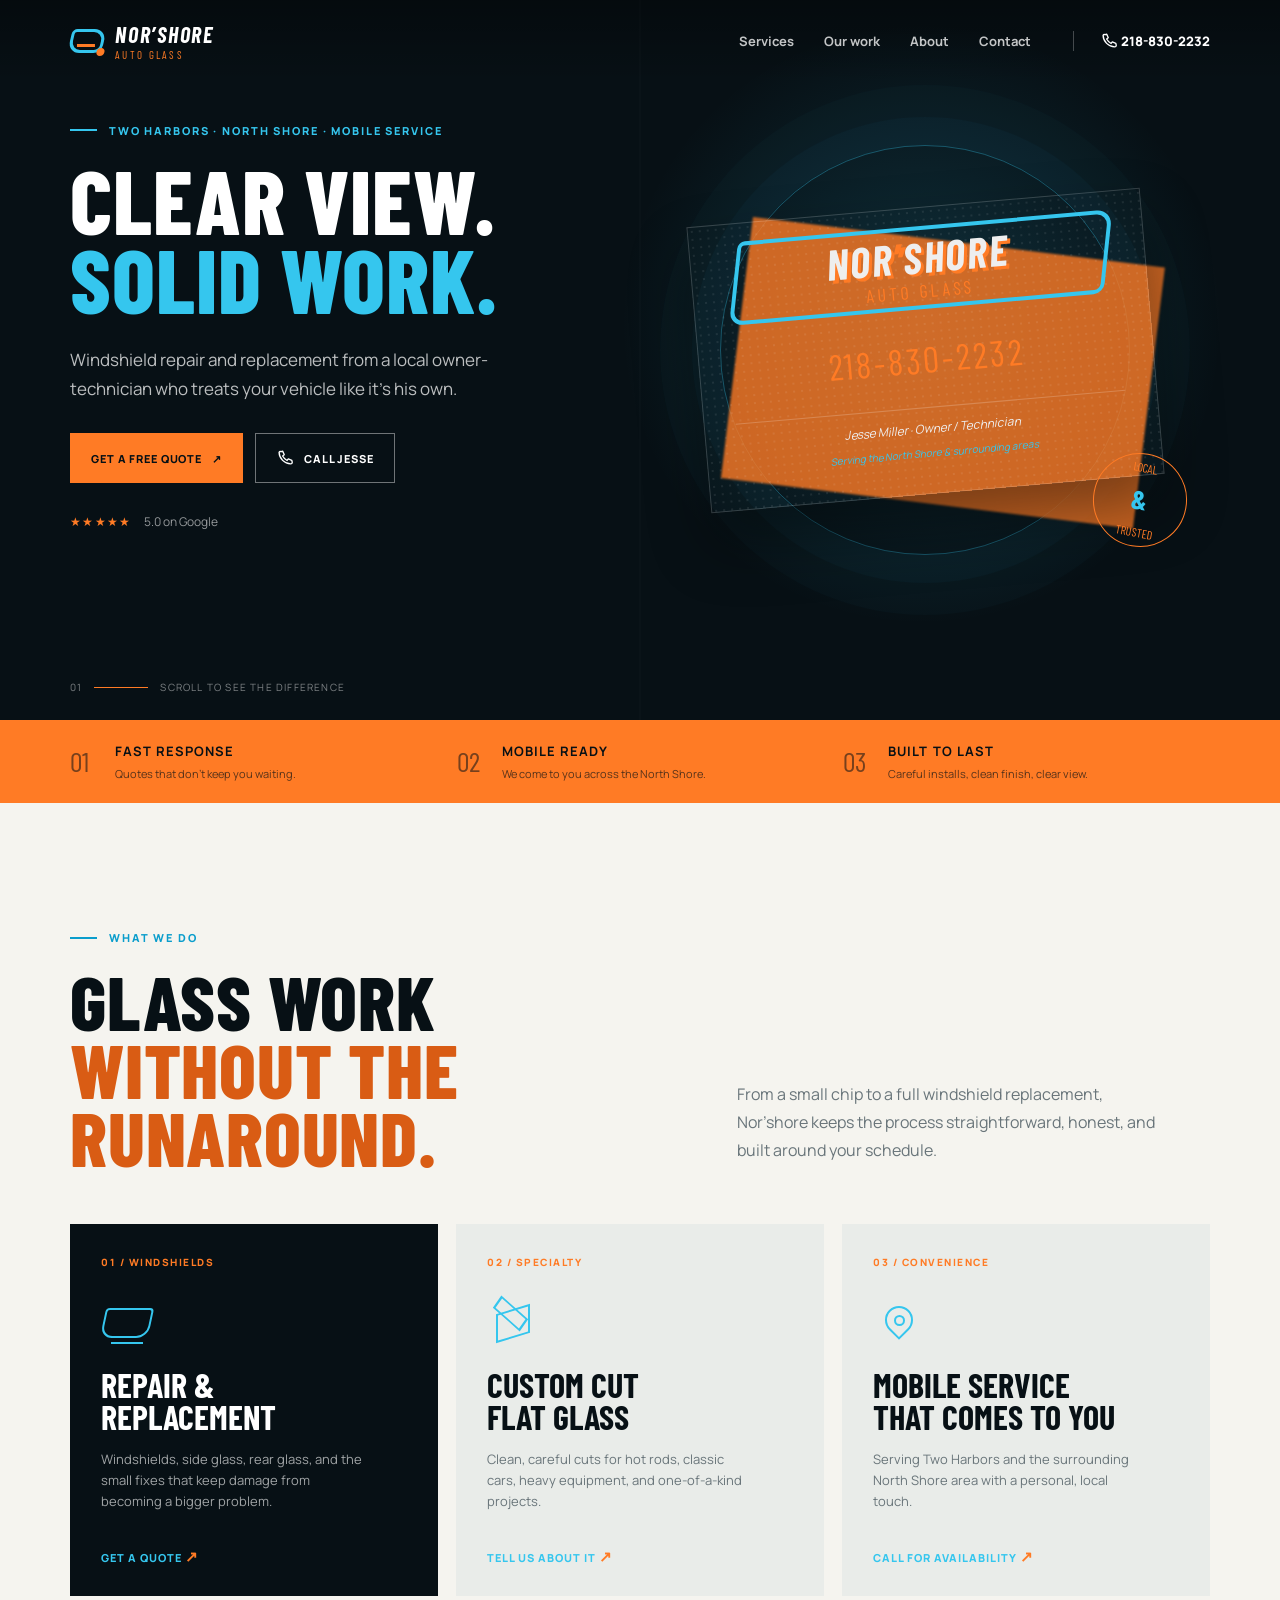
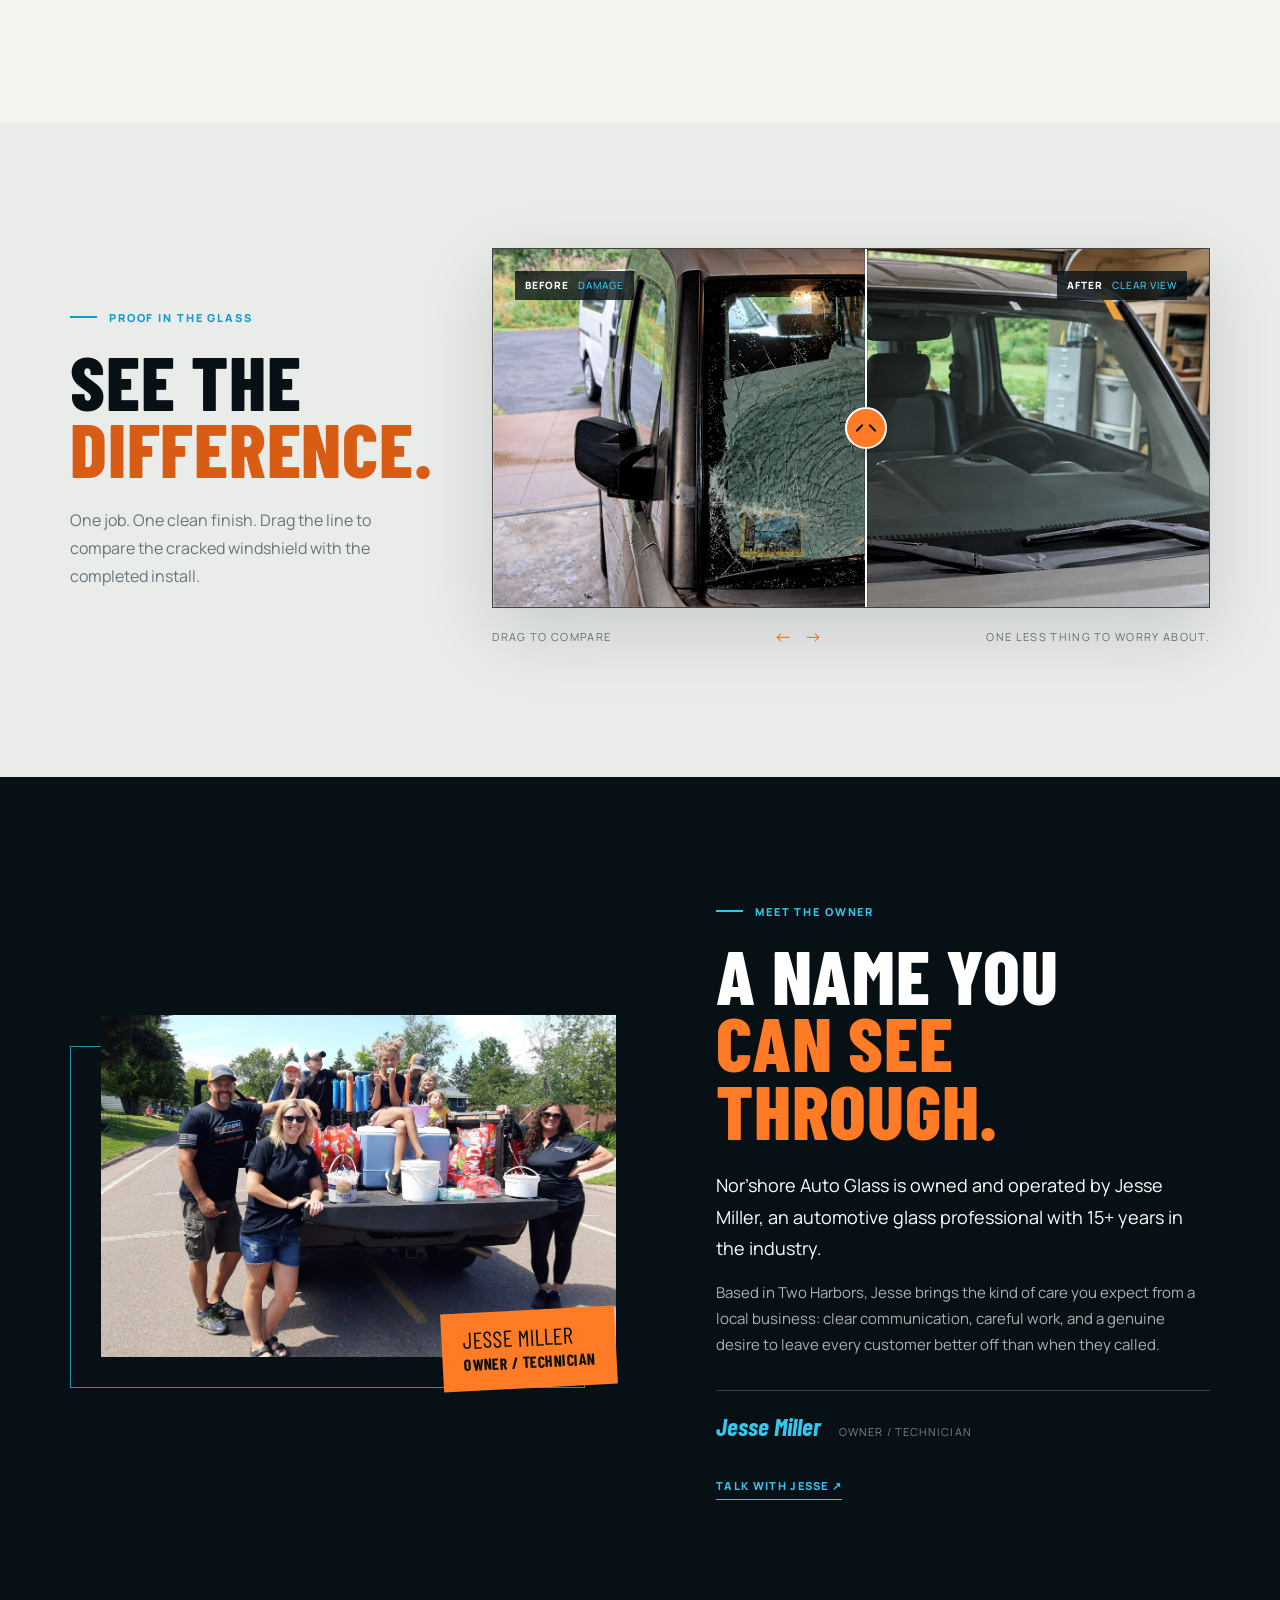
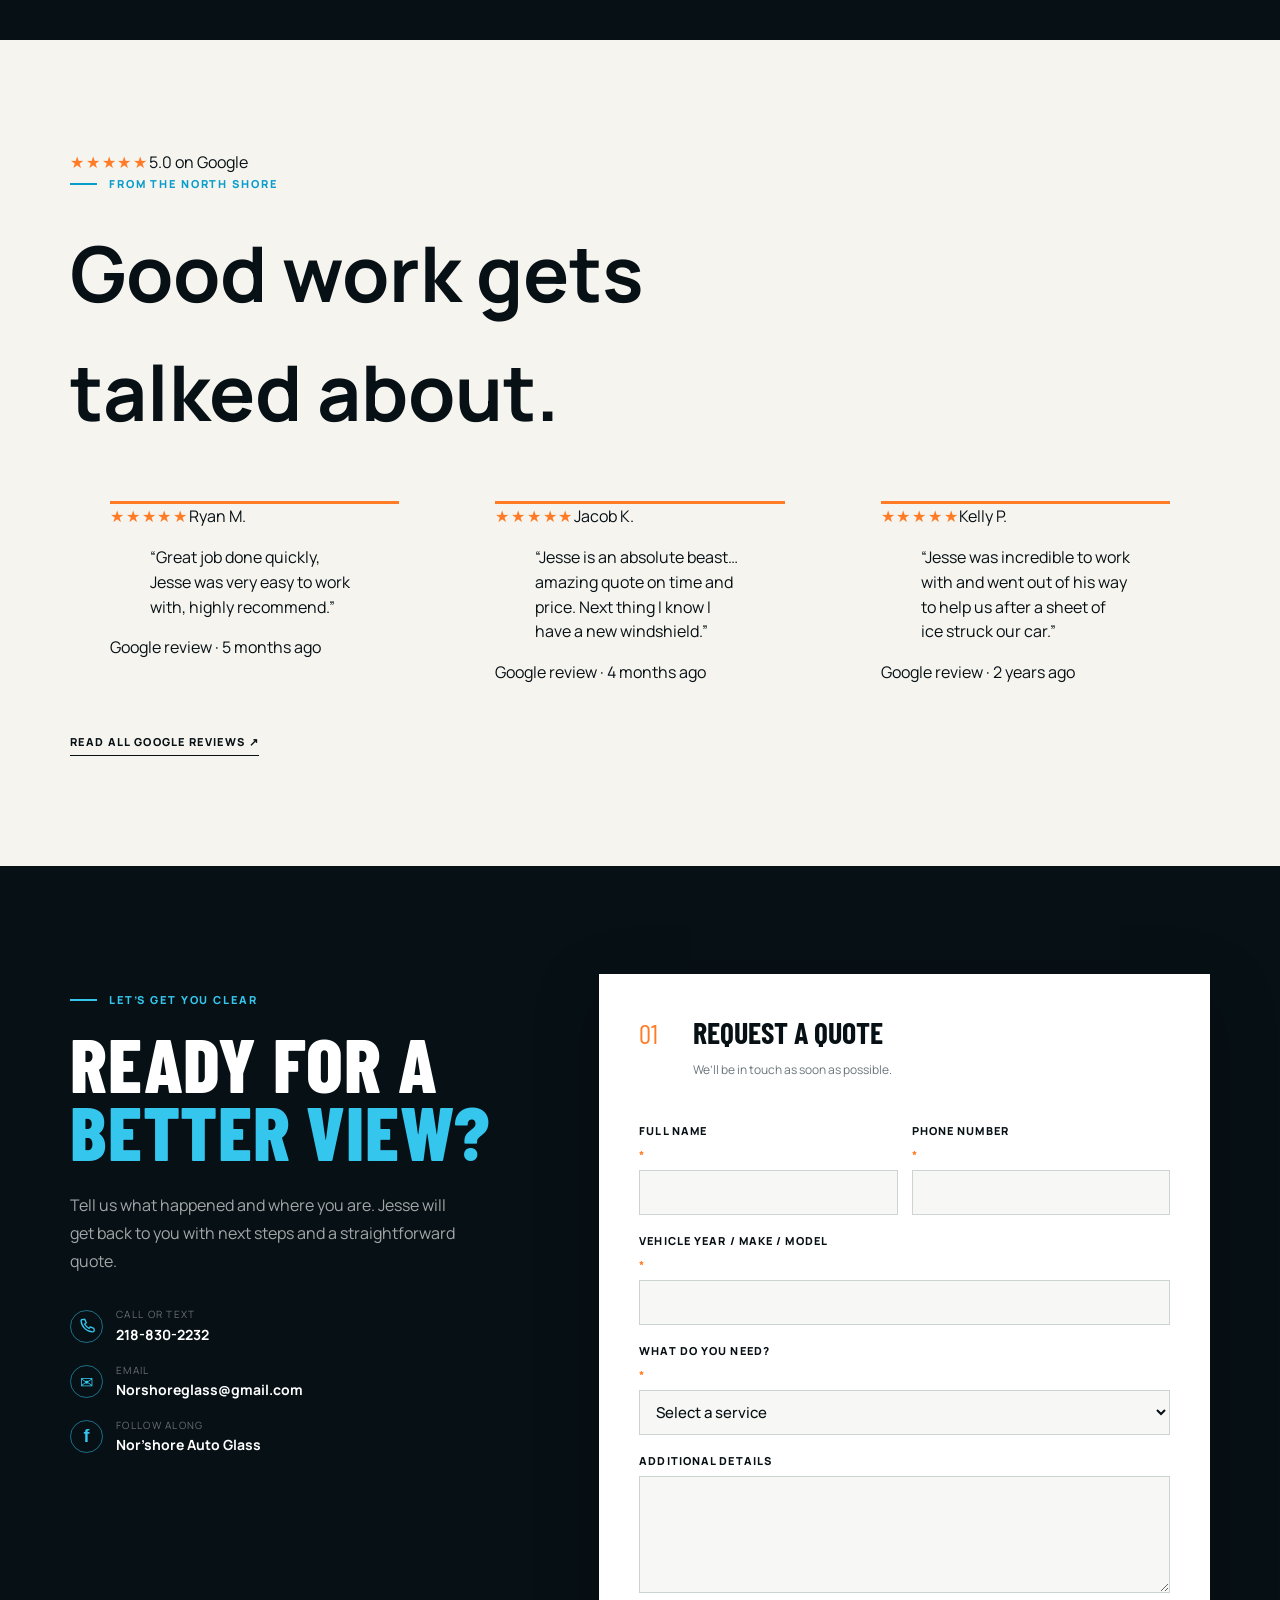
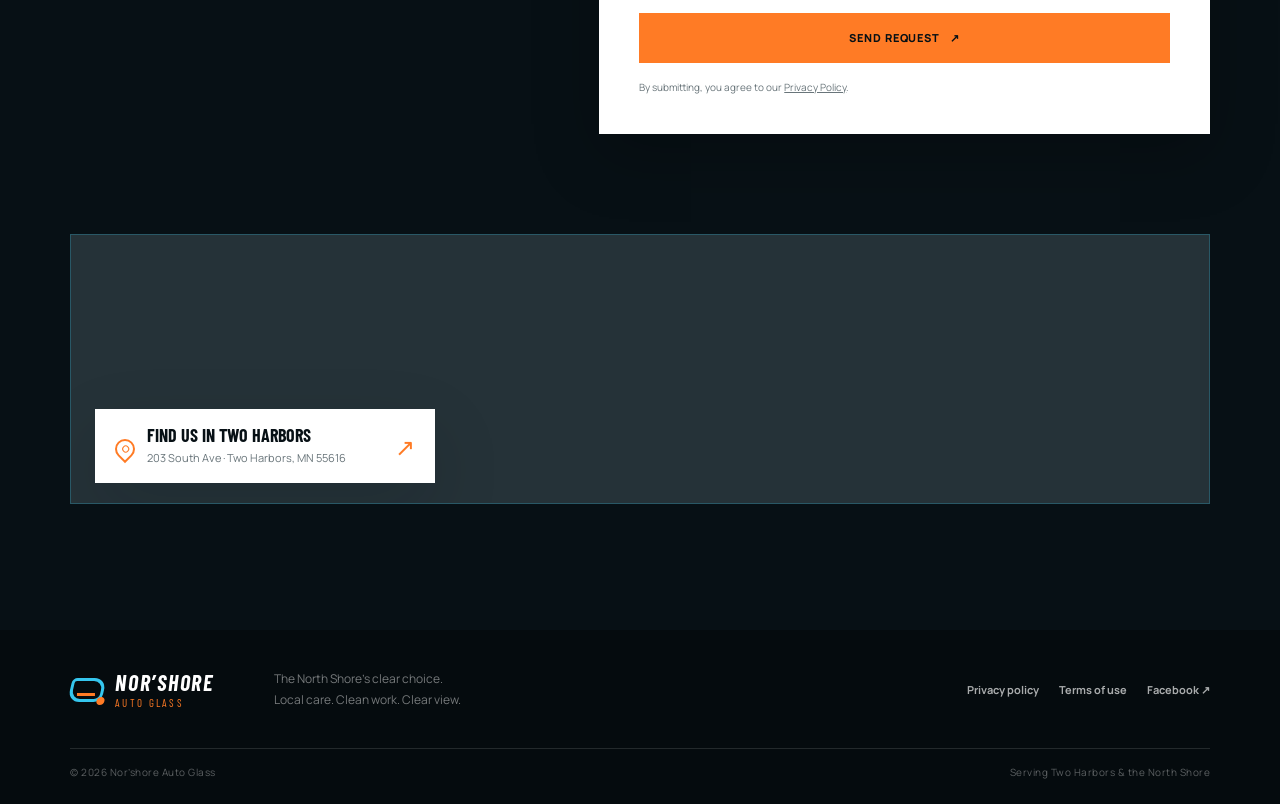
==== commit 48f65d33: "fixed form" ====
--- a/index.html
+++ b/index.html
@@ -10,6 +10,7 @@
   <link rel="preconnect" href="https://fonts.gstatic.com" crossorigin>
   <link href="https://fonts.googleapis.com/css2?family=Barlow+Condensed:wght@500;600;700;800&family=Manrope:wght@400;500;600;700;800&display=swap" rel="stylesheet">
   <link rel="stylesheet" href="style.css">
+  <link rel="stylesheet" href="form-overrides.css">
 </head>
 <body>
   <a class="skip-link" href="#main-content">Skip to content</a>
@@ -111,7 +112,7 @@
     <section class="section contact-section" id="contact">
       <div class="shell contact-grid">
         <div class="contact-copy"><p class="eyebrow"><span class="eyebrow-line"></span> Let’s get you clear</p><h2>Ready for a<br><span>better view?</span></h2><p>Tell us what happened and where you are. Jesse will get back to you with next steps and a straightforward quote.</p><div class="contact-details"><a href="tel:+12188302232"><span class="detail-icon"><svg class="icon icon-phone" viewBox="0 0 24 24" aria-hidden="true"><path d="M6.6 3.5 9 3l2 4.7-2.2 1.6a15.6 15.6 0 0 0 6 6l1.6-2.2 4.7 2 .5 2.4a2 2 0 0 1-2 2.4C11.3 19.7 4.3 12.7 4.1 4.4a2 2 0 0 1 2.5-.9Z"/></svg></span><span><small>Call or text</small><strong>218-830-2232</strong></span></a><a href="mailto:Norshoreglass@gmail.com"><span class="detail-icon icon-mail" aria-hidden="true"></span><span><small>Email</small><strong>Norshoreglass@gmail.com</strong></span></a><a href="https://www.facebook.com/p/Norshore-Auto-Glass-100070150333316/" target="_blank" rel="noopener"><span class="detail-icon icon-facebook" aria-hidden="true">f</span><span><small>Follow along</small><strong>Nor’shore Auto Glass</strong></span></a></div></div>
-        <div class="contact-form-wrap"><form name="contact" method="POST" data-netlify="true" netlify-honeypot="bot-field" action="/#contact" class="contact-form"><input type="hidden" name="form-name" value="contact"><p class="hidden-field"><label>Don’t fill this out if you’re human: <input name="bot-field"></label></p><div class="form-intro"><span>01</span><strong>Request a quote</strong><small>We’ll be in touch as soon as possible.</small></div><div class="form-row"><label for="name">Your name <span>*</span><input id="name" name="name" type="text" autocomplete="name" required></label><label for="phone">Phone number <span>*</span><input id="phone" name="phone" type="tel" autocomplete="tel" required></label></div><label for="email">Email address <span>*</span><input id="email" name="email" type="email" autocomplete="email" required></label><label for="message">What do you need help with? <span>*</span><textarea id="message" name="message" rows="4" required></textarea></label><button class="button button-primary submit-button" type="submit">Send request <span aria-hidden="true">↗</span></button><p class="form-note">By submitting, you agree to our <a href="privacy.html">Privacy Policy</a>.</p></form></div>
+        <div class="contact-form-wrap"><form name="contact" method="POST" data-netlify="true" netlify-honeypot="bot-field" action="/#contact" class="contact-form"><input type="hidden" name="form-name" value="contact"><p class="hidden-field"><label>Don’t fill this out if you’re human: <input name="bot-field"></label></p><div class="form-intro"><span>01</span><strong>Request a quote</strong><small>We’ll be in touch as soon as possible.</small></div><div class="form-row"><label for="full-name">Full Name <span>*</span><input id="full-name" name="full-name" type="text" autocomplete="name" required></label><label for="phone">Phone Number <span>*</span><input id="phone" name="phone" type="tel" autocomplete="tel" required></label></div><label for="vehicle">Vehicle Year / Make / Model <span>*</span><input id="vehicle" name="vehicle" type="text" autocomplete="off" required></label><label for="service">What do you need? <span>*</span><select id="service" name="service" required><option value="" selected disabled>Select a service</option><option value="Windshield Installation">Windshield Installation</option><option value="Windshield Replacement">Windshield Replacement</option><option value="Full Glass Installation (door/back glass/mirrors)">Full Glass Installation (door/back glass/mirrors)</option><option value="Semi-Truck / Heavy Vehicle Glass">Semi-Truck / Heavy Vehicle Glass</option><option value="Sunroof Glass Installation">Sunroof Glass Installation</option><option value="Mobile Service">Mobile Service</option><option value="Not Sure / Need Advice">Not Sure / Need Advice</option></select></label><label for="additional-details">Additional Details<textarea id="additional-details" name="additional-details" rows="4"></textarea></label><button class="button button-primary submit-button" type="submit">Send request <span aria-hidden="true">↗</span></button><p class="form-note">By submitting, you agree to our <a href="privacy.html">Privacy Policy</a>.</p></form></div>
       </div>
       <div class="map-wrap"><iframe title="Map showing Nor'shore Auto Glass in Two Harbors, Minnesota" src="https://www.google.com/maps?q=Nor%27shore%20Auto%20Glass%2C%20203%20South%20Ave%2C%20Two%20Harbors%2C%20MN%2055616&output=embed" loading="lazy" referrerpolicy="no-referrer-when-downgrade"></iframe><div class="map-card"><span class="map-pin" aria-hidden="true"></span><div><strong>Find us in Two Harbors</strong><span>203 South Ave · Two Harbors, MN 55616</span></div><a href="https://maps.app.goo.gl/eSVxFx4R2MsLZt9r6" target="_blank" rel="noopener" aria-label="Open Nor'shore Auto Glass in Google Maps">↗</a></div></div>
     </section>
--- a/style.css
+++ b/style.css
@@ -7,3 +7,6 @@
  .icon-phone{fill:none;stroke:currentColor;stroke-width:1.8;stroke-linecap:round;stroke-linejoin:round}.icon-phone:before{content:none!important}@media(min-width:821px){.mobile-call{display:none!important}}
 .contact-section{padding-top:108px}@media(max-width:820px){.contact-section{padding-top:78px}}
 .service-card{padding-bottom:84px}.service-card p{margin-bottom:0}
+@media(max-width:820px){.hero-actions .button-ghost{display:none}.hero-actions .button-primary{width:100%;min-height:58px;background:var(--orange);opacity:1;padding:17px 22px;font-size:12px}}
+.hero-content{position:relative;z-index:3}.hero-art{z-index:0;pointer-events:none}
+@media(max-width:820px){.service-strip{display:none}}
--- a/form-overrides.css
+++ b/form-overrides.css
@@ -0,0 +1,16 @@
+.contact-form select {
+  width: 100%;
+  height: 45px;
+  border: 1px solid #ccd3d1;
+  border-radius: 0;
+  background: #f7f8f6;
+  color: var(--ink);
+  padding: 0 12px;
+  font: 500 15px var(--body);
+  outline: none;
+}
+
+.contact-form select:focus {
+  border-color: var(--cyan-deep);
+  box-shadow: 0 0 0 3px rgba(53, 198, 238, .18);
+}
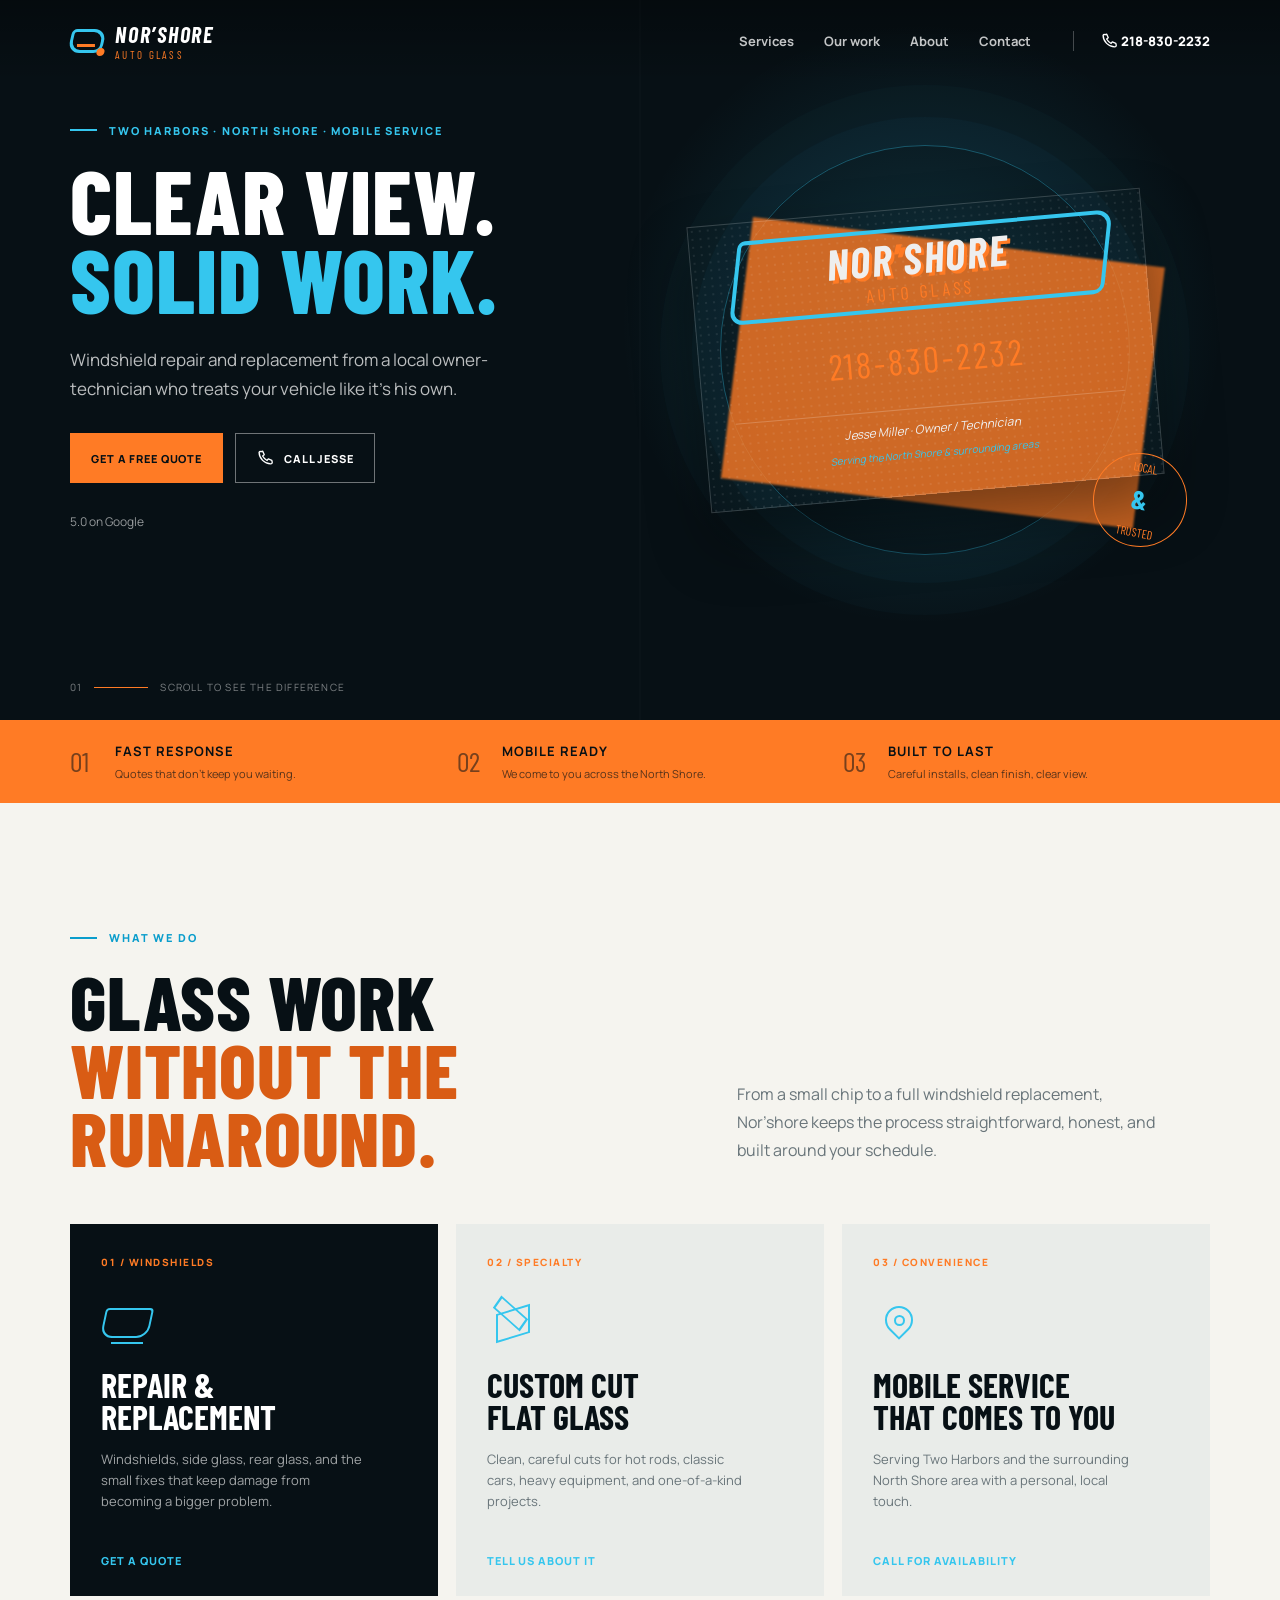
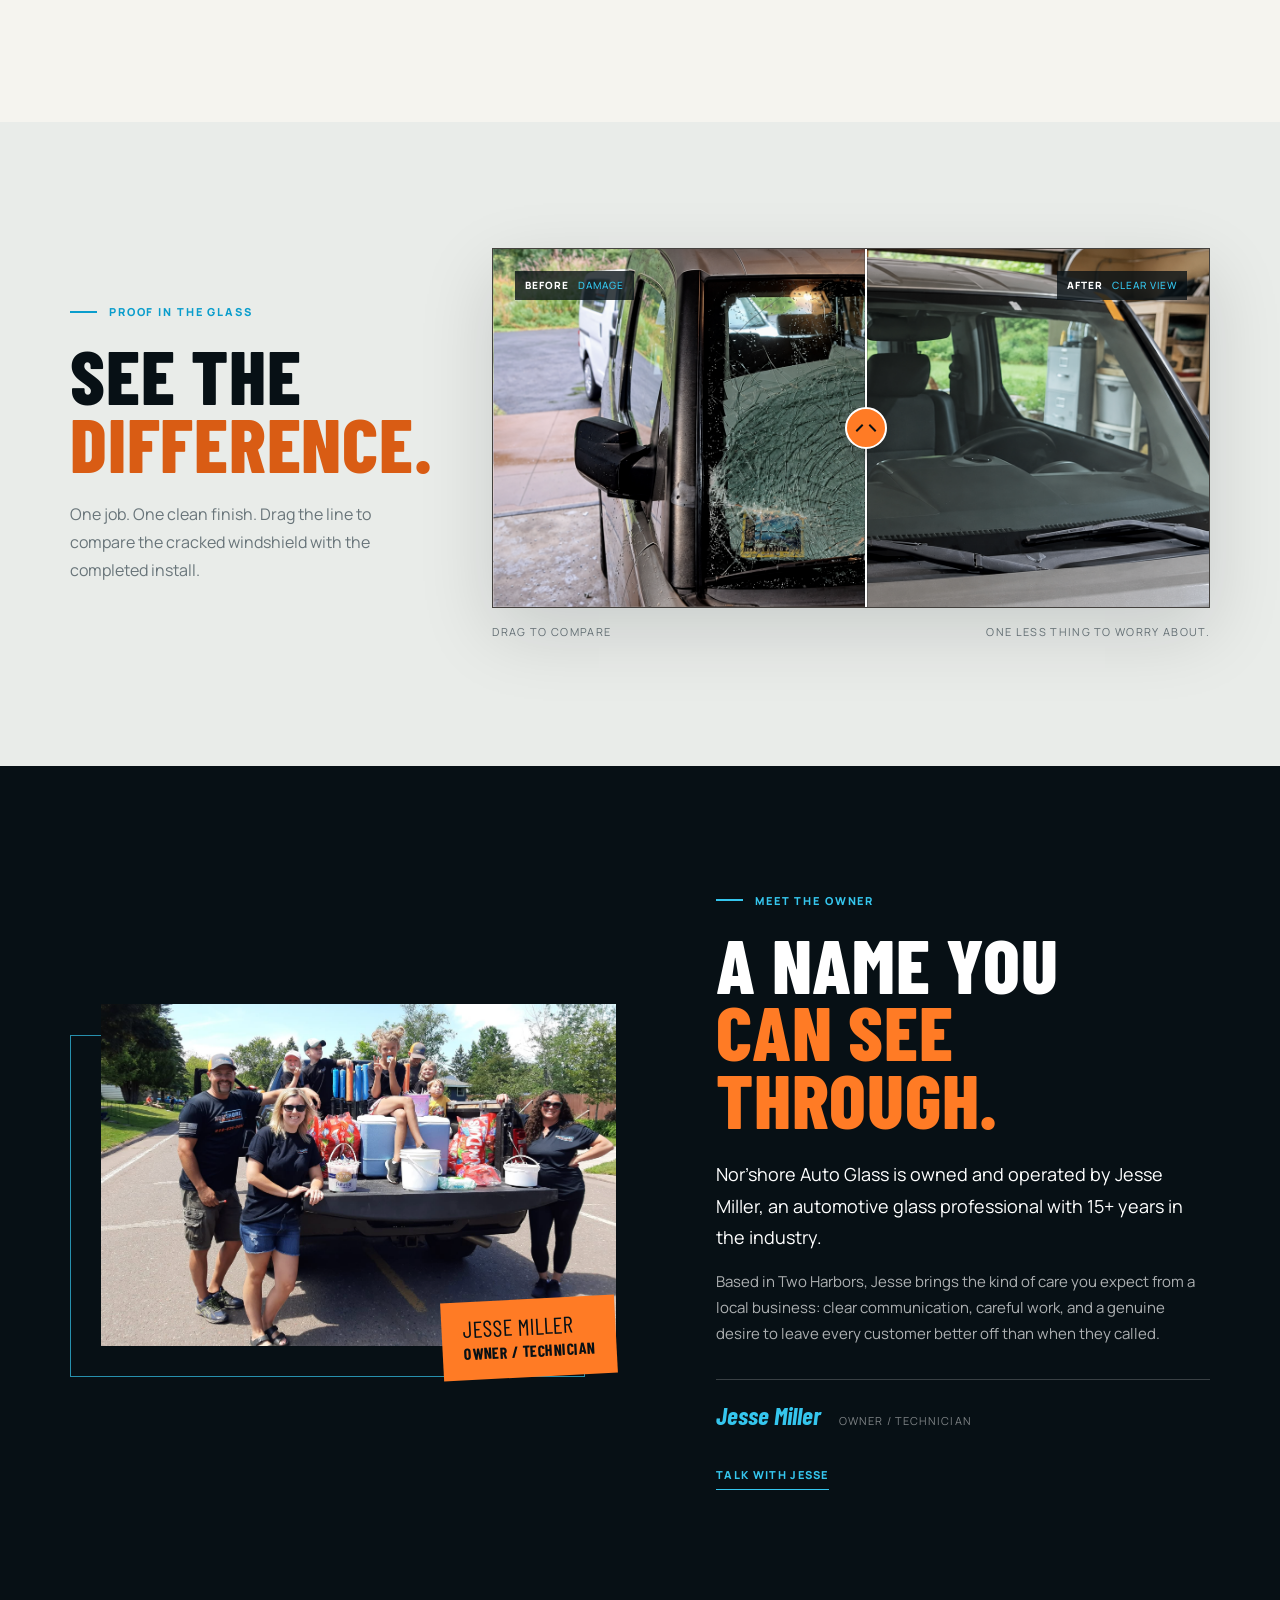
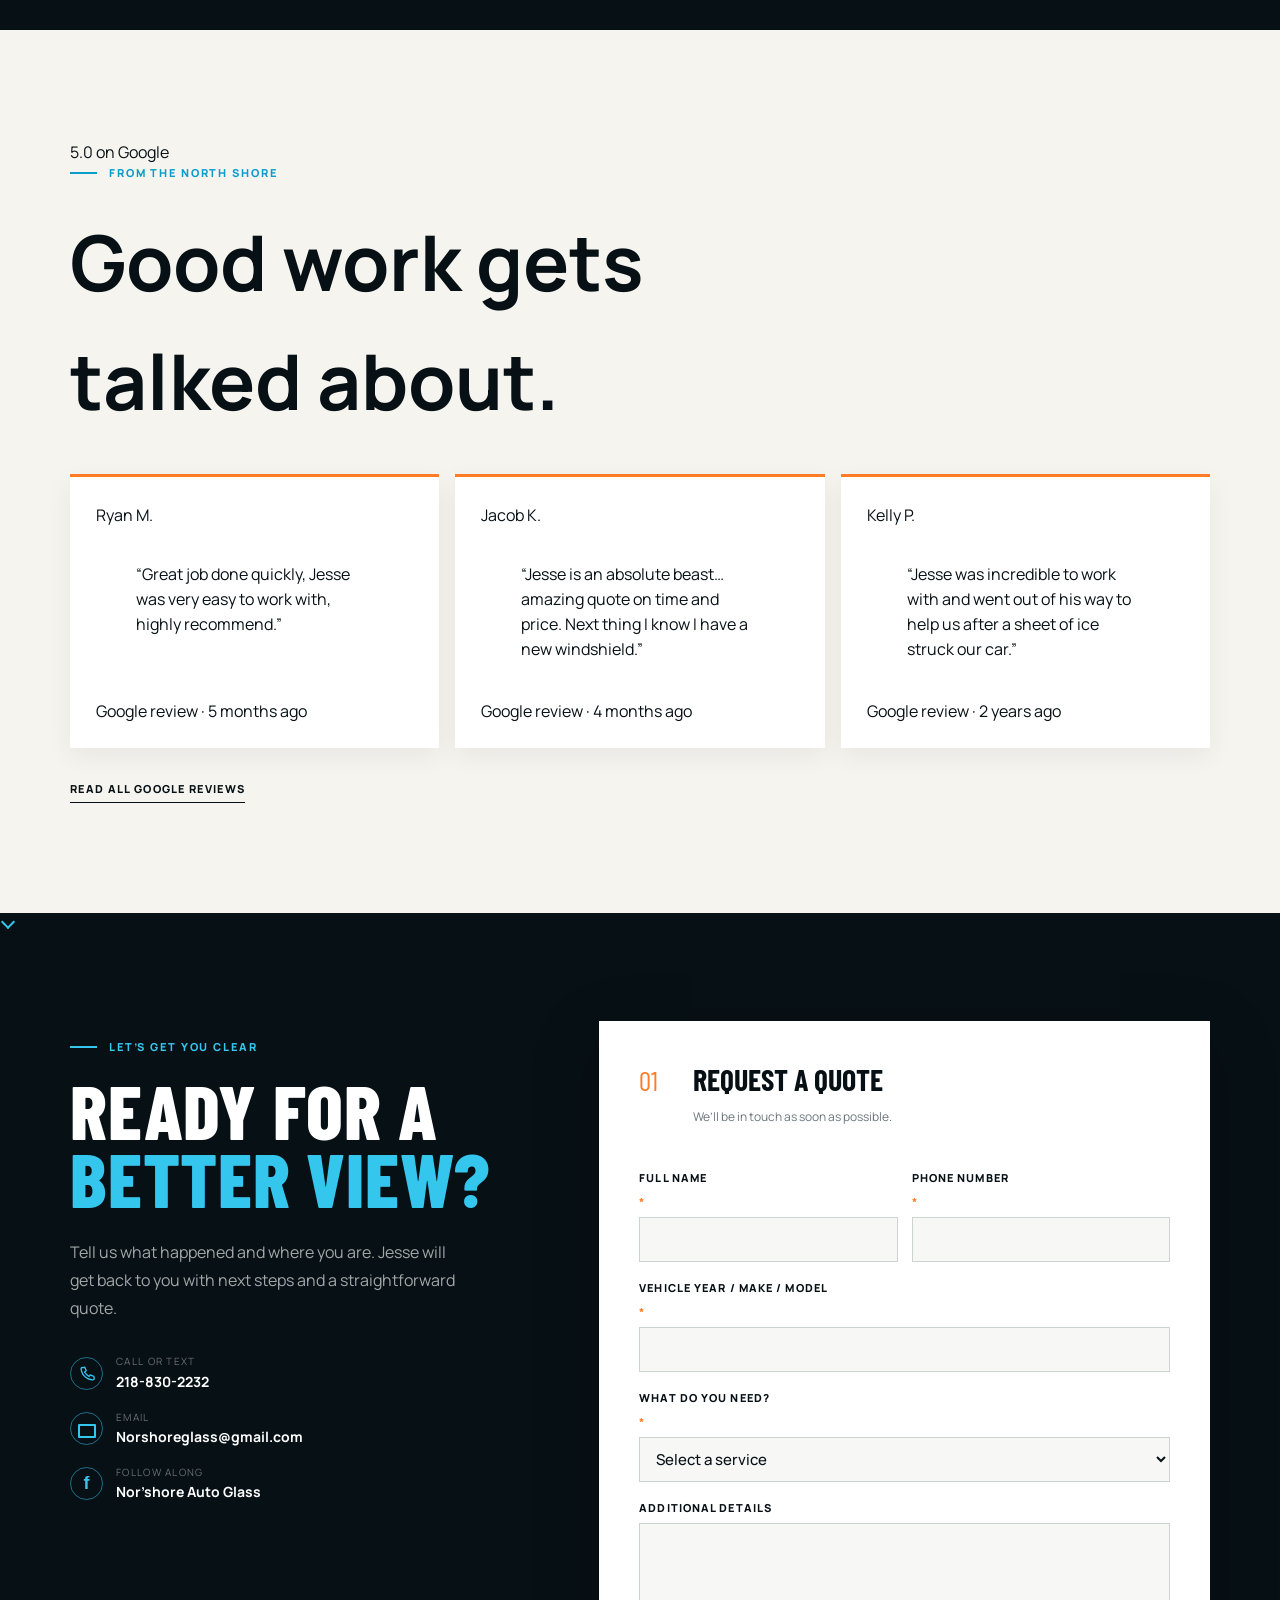
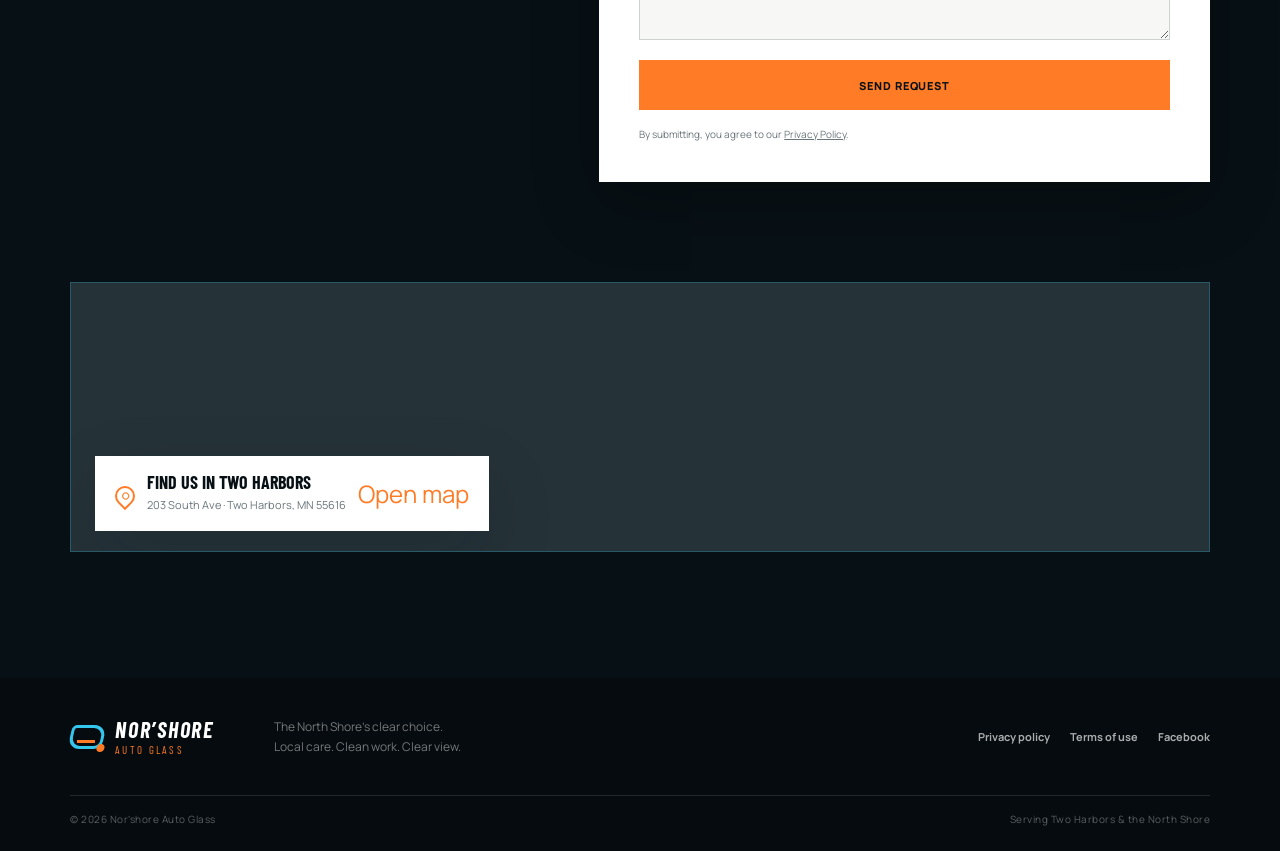
==== commit 06ed8a7c: "fixed emojis plus review section" ====
--- a/index.html
+++ b/index.html
@@ -39,10 +39,10 @@
           <h1>Clear view.<br><span>Solid work.</span></h1>
           <p class="hero-lede">Windshield repair and replacement from a local owner-technician who treats your vehicle like it’s his own.</p>
           <div class="hero-actions">
-            <a class="button button-primary" href="#contact">Get a free quote <span aria-hidden="true">↗</span></a>
+            <a class="button button-primary" href="#contact">Get a free quote</a>
             <a class="button button-ghost" href="tel:+12188302232"><svg class="icon icon-phone" viewBox="0 0 24 24" aria-hidden="true"><path d="M6.6 3.5 9 3l2 4.7-2.2 1.6a15.6 15.6 0 0 0 6 6l1.6-2.2 4.7 2 .5 2.4a2 2 0 0 1-2 2.4C11.3 19.7 4.3 12.7 4.1 4.4a2 2 0 0 1 2.5-.9Z"/></svg> Call Jesse</a>
           </div>
-          <div class="hero-proof"><span class="stars" aria-label="5 out of 5 stars">★★★★★</span><span>5.0 on Google</span></div>
+          <div class="hero-proof"><span>5.0 on Google</span></div>
         </div>
         <div class="hero-art" aria-label="Nor'shore Auto Glass brand card">
           <div class="hero-ring"></div>
@@ -75,9 +75,9 @@
           <p>From a small chip to a full windshield replacement, Nor’shore keeps the process straightforward, honest, and built around your schedule.</p>
         </div>
         <div class="service-grid">
-          <article class="service-card featured"><span class="service-index">01 / WINDSHIELDS</span><div class="service-icon icon-windshield" aria-hidden="true"></div><h3>Repair &amp;<br>replacement</h3><p>Windshields, side glass, rear glass, and the small fixes that keep damage from becoming a bigger problem.</p><a href="#contact">Get a quote <span aria-hidden="true">↗</span></a></article>
-          <article class="service-card"><span class="service-index">02 / SPECIALTY</span><div class="service-icon icon-cube" aria-hidden="true"></div><h3>Custom cut<br>flat glass</h3><p>Clean, careful cuts for hot rods, classic cars, heavy equipment, and one-of-a-kind projects.</p><a href="#contact">Tell us about it <span aria-hidden="true">↗</span></a></article>
-          <article class="service-card"><span class="service-index">03 / CONVENIENCE</span><div class="service-icon icon-location" aria-hidden="true"></div><h3>Mobile service<br>that comes to you</h3><p>Serving Two Harbors and the surrounding North Shore area with a personal, local touch.</p><a href="tel:+12188302232">Call for availability <span aria-hidden="true">↗</span></a></article>
+          <article class="service-card featured"><span class="service-index">01 / WINDSHIELDS</span><div class="service-icon icon-windshield" aria-hidden="true"></div><h3>Repair &amp;<br>replacement</h3><p>Windshields, side glass, rear glass, and the small fixes that keep damage from becoming a bigger problem.</p><a href="#contact">Get a quote</a></article>
+          <article class="service-card"><span class="service-index">02 / SPECIALTY</span><div class="service-icon icon-cube" aria-hidden="true"></div><h3>Custom cut<br>flat glass</h3><p>Clean, careful cuts for hot rods, classic cars, heavy equipment, and one-of-a-kind projects.</p><a href="#contact">Tell us about it</a></article>
+          <article class="service-card"><span class="service-index">03 / CONVENIENCE</span><div class="service-icon icon-location" aria-hidden="true"></div><h3>Mobile service<br>that comes to you</h3><p>Serving Two Harbors and the surrounding North Shore area with a personal, local touch.</p><a href="tel:+12188302232">Call for availability</a></article>
         </div>
       </div>
     </section>
@@ -94,31 +94,31 @@
           <label class="sr-only" for="comparison-range">Before and after comparison position</label>
           <input id="comparison-range" class="comparison-range" type="range" min="0" max="100" value="52" aria-valuetext="52 percent after image visible">
         </div>
-        <div class="comparison-meta"><span>Drag to compare</span><span class="meta-arrow" aria-hidden="true">←&nbsp;&nbsp;→</span><span>One less thing to worry about.</span></div>
+        <div class="comparison-meta"><span>Drag to compare</span><span>One less thing to worry about.</span></div>
       </div>
     </section>
 
     <section class="section about-section" id="about">
       <div class="shell about-grid">
         <div class="about-image-wrap"><img src="Images/Owner_and_Family.png" alt="Jesse Miller, pictured on the left, with family and the Nor'shore Auto Glass team" loading="lazy" width="2406" height="1598"><span class="about-caption">Jesse Miller<br><strong>Owner / Technician</strong></span></div>
-        <div class="about-copy"><p class="eyebrow"><span class="eyebrow-line"></span> Meet the owner</p><h2>A name you<br><span>can see through.</span></h2><p class="lead-copy">Nor’shore Auto Glass is owned and operated by Jesse Miller, an automotive glass professional with 15+ years in the industry.</p><p>Based in Two Harbors, Jesse brings the kind of care you expect from a local business: clear communication, careful work, and a genuine desire to leave every customer better off than when they called.</p><div class="signature"><strong>Jesse Miller</strong><span>Owner / Technician</span></div><a class="text-link light-link" href="#contact">Talk with Jesse <span aria-hidden="true">↗</span></a></div>
+        <div class="about-copy"><p class="eyebrow"><span class="eyebrow-line"></span> Meet the owner</p><h2>A name you<br><span>can see through.</span></h2><p class="lead-copy">Nor’shore Auto Glass is owned and operated by Jesse Miller, an automotive glass professional with 15+ years in the industry.</p><p>Based in Two Harbors, Jesse brings the kind of care you expect from a local business: clear communication, careful work, and a genuine desire to leave every customer better off than when they called.</p><div class="signature"><strong>Jesse Miller</strong><span>Owner / Technician</span></div><a class="text-link light-link" href="#contact">Talk with Jesse</a></div>
       </div>
     </section>
 
     <section class="reviews-section" aria-labelledby="reviews-title">
-      <div class="shell"><div class="mobile-review-kicker"><span class="stars">★★★★★</span><span>5.0 on Google</span></div><p class="eyebrow dark"><span class="eyebrow-line"></span> From the North Shore</p><h2 id="reviews-title">Good work gets<br><span>talked about.</span></h2><div class="reviews-list"><figure><div class="review-top"><span class="stars">★★★★★</span><span>Ryan M.</span></div><blockquote>“Great job done quickly, Jesse was very easy to work with, highly recommend.”</blockquote><figcaption>Google review · 5 months ago</figcaption></figure><figure><div class="review-top"><span class="stars">★★★★★</span><span>Jacob K.</span></div><blockquote>“Jesse is an absolute beast… amazing quote on time and price. Next thing I know I have a new windshield.”</blockquote><figcaption>Google review · 4 months ago</figcaption></figure><figure><div class="review-top"><span class="stars">★★★★★</span><span>Kelly P.</span></div><blockquote>“Jesse was incredible to work with and went out of his way to help us after a sheet of ice struck our car.”</blockquote><figcaption>Google review · 2 years ago</figcaption></figure></div><a class="text-link dark-link" href="https://maps.app.goo.gl/eSVxFx4R2MsLZt9r6" target="_blank" rel="noopener">Read all Google reviews <span aria-hidden="true">↗</span></a></div>
+      <div class="shell"><div class="mobile-review-kicker"><span>5.0 on Google</span></div><p class="eyebrow dark"><span class="eyebrow-line"></span> From the North Shore</p><h2 id="reviews-title">Good work gets<br><span>talked about.</span></h2><div class="reviews-list"><figure><div class="review-top"><span>Ryan M.</span></div><blockquote>“Great job done quickly, Jesse was very easy to work with, highly recommend.”</blockquote><figcaption>Google review · 5 months ago</figcaption></figure><figure><div class="review-top"><span>Jacob K.</span></div><blockquote>“Jesse is an absolute beast… amazing quote on time and price. Next thing I know I have a new windshield.”</blockquote><figcaption>Google review · 4 months ago</figcaption></figure><figure><div class="review-top"><span>Kelly P.</span></div><blockquote>“Jesse was incredible to work with and went out of his way to help us after a sheet of ice struck our car.”</blockquote><figcaption>Google review · 2 years ago</figcaption></figure></div><a class="text-link dark-link" href="https://maps.app.goo.gl/eSVxFx4R2MsLZt9r6" target="_blank" rel="noopener">Read all Google reviews</a></div>
     </section>
 
     <section class="section contact-section" id="contact">
       <div class="shell contact-grid">
         <div class="contact-copy"><p class="eyebrow"><span class="eyebrow-line"></span> Let’s get you clear</p><h2>Ready for a<br><span>better view?</span></h2><p>Tell us what happened and where you are. Jesse will get back to you with next steps and a straightforward quote.</p><div class="contact-details"><a href="tel:+12188302232"><span class="detail-icon"><svg class="icon icon-phone" viewBox="0 0 24 24" aria-hidden="true"><path d="M6.6 3.5 9 3l2 4.7-2.2 1.6a15.6 15.6 0 0 0 6 6l1.6-2.2 4.7 2 .5 2.4a2 2 0 0 1-2 2.4C11.3 19.7 4.3 12.7 4.1 4.4a2 2 0 0 1 2.5-.9Z"/></svg></span><span><small>Call or text</small><strong>218-830-2232</strong></span></a><a href="mailto:Norshoreglass@gmail.com"><span class="detail-icon icon-mail" aria-hidden="true"></span><span><small>Email</small><strong>Norshoreglass@gmail.com</strong></span></a><a href="https://www.facebook.com/p/Norshore-Auto-Glass-100070150333316/" target="_blank" rel="noopener"><span class="detail-icon icon-facebook" aria-hidden="true">f</span><span><small>Follow along</small><strong>Nor’shore Auto Glass</strong></span></a></div></div>
-        <div class="contact-form-wrap"><form name="contact" method="POST" data-netlify="true" netlify-honeypot="bot-field" action="/#contact" class="contact-form"><input type="hidden" name="form-name" value="contact"><p class="hidden-field"><label>Don’t fill this out if you’re human: <input name="bot-field"></label></p><div class="form-intro"><span>01</span><strong>Request a quote</strong><small>We’ll be in touch as soon as possible.</small></div><div class="form-row"><label for="full-name">Full Name <span>*</span><input id="full-name" name="full-name" type="text" autocomplete="name" required></label><label for="phone">Phone Number <span>*</span><input id="phone" name="phone" type="tel" autocomplete="tel" required></label></div><label for="vehicle">Vehicle Year / Make / Model <span>*</span><input id="vehicle" name="vehicle" type="text" autocomplete="off" required></label><label for="service">What do you need? <span>*</span><select id="service" name="service" required><option value="" selected disabled>Select a service</option><option value="Windshield Installation">Windshield Installation</option><option value="Windshield Replacement">Windshield Replacement</option><option value="Full Glass Installation (door/back glass/mirrors)">Full Glass Installation (door/back glass/mirrors)</option><option value="Semi-Truck / Heavy Vehicle Glass">Semi-Truck / Heavy Vehicle Glass</option><option value="Sunroof Glass Installation">Sunroof Glass Installation</option><option value="Mobile Service">Mobile Service</option><option value="Not Sure / Need Advice">Not Sure / Need Advice</option></select></label><label for="additional-details">Additional Details<textarea id="additional-details" name="additional-details" rows="4"></textarea></label><button class="button button-primary submit-button" type="submit">Send request <span aria-hidden="true">↗</span></button><p class="form-note">By submitting, you agree to our <a href="privacy.html">Privacy Policy</a>.</p></form></div>
+        <div class="contact-form-wrap"><form name="contact" method="POST" data-netlify="true" netlify-honeypot="bot-field" action="/#contact" class="contact-form"><input type="hidden" name="form-name" value="contact"><p class="hidden-field"><label>Don’t fill this out if you’re human: <input name="bot-field"></label></p><div class="form-intro"><span>01</span><strong>Request a quote</strong><small>We’ll be in touch as soon as possible.</small></div><div class="form-row"><label for="full-name">Full Name <span>*</span><input id="full-name" name="full-name" type="text" autocomplete="name" required></label><label for="phone">Phone Number <span>*</span><input id="phone" name="phone" type="tel" autocomplete="tel" required></label></div><label for="vehicle">Vehicle Year / Make / Model <span>*</span><input id="vehicle" name="vehicle" type="text" autocomplete="off" required></label><label for="service">What do you need? <span>*</span><select id="service" name="service" required><option value="" selected disabled>Select a service</option><option value="Windshield Repair">Windshield Repair</option><option value="Windshield Replacement">Windshield Replacement</option><option value="Full Glass Installation (door/back glass/mirrors)">Full Glass Installation (door/back glass/mirrors)</option><option value="Custom Cut Flat Glass">Custom Cut Flat Glass</option><option value="Heavy Equipment Glass">Heavy Equipment Glass</option><option value="Mobile Service">Mobile Service</option></select></label><label for="additional-details">Additional Details<textarea id="additional-details" name="additional-details" rows="4"></textarea></label><button class="button button-primary submit-button" type="submit">Send request</button><p class="form-note">By submitting, you agree to our <a href="privacy.html">Privacy Policy</a>.</p></form></div>
       </div>
-      <div class="map-wrap"><iframe title="Map showing Nor'shore Auto Glass in Two Harbors, Minnesota" src="https://www.google.com/maps?q=Nor%27shore%20Auto%20Glass%2C%20203%20South%20Ave%2C%20Two%20Harbors%2C%20MN%2055616&output=embed" loading="lazy" referrerpolicy="no-referrer-when-downgrade"></iframe><div class="map-card"><span class="map-pin" aria-hidden="true"></span><div><strong>Find us in Two Harbors</strong><span>203 South Ave · Two Harbors, MN 55616</span></div><a href="https://maps.app.goo.gl/eSVxFx4R2MsLZt9r6" target="_blank" rel="noopener" aria-label="Open Nor'shore Auto Glass in Google Maps">↗</a></div></div>
+      <div class="map-wrap"><iframe title="Map showing Nor'shore Auto Glass in Two Harbors, Minnesota" src="https://www.google.com/maps?q=Nor%27shore%20Auto%20Glass%2C%20203%20South%20Ave%2C%20Two%20Harbors%2C%20MN%2055616&output=embed" loading="lazy" referrerpolicy="no-referrer-when-downgrade"></iframe><div class="map-card"><span class="map-pin" aria-hidden="true"></span><div><strong>Find us in Two Harbors</strong><span>203 South Ave · Two Harbors, MN 55616</span></div><a href="https://maps.app.goo.gl/eSVxFx4R2MsLZt9r6" target="_blank" rel="noopener" aria-label="Open Nor'shore Auto Glass in Google Maps">Open map</a></div></div>
     </section>
   </main>
 
-  <footer class="site-footer"><div class="shell footer-top"><a class="brand" href="#top"><span class="brand-mark" aria-hidden="true"><span></span></span><span class="brand-copy"><strong>NOR’SHORE</strong><em>AUTO GLASS</em></span></a><p>The North Shore’s clear choice.<br>Local care. Clean work. Clear view.</p><div class="footer-links"><a href="privacy.html">Privacy policy</a><a href="terms.html">Terms of use</a><a href="https://www.facebook.com/p/Norshore-Auto-Glass-100070150333316/" target="_blank" rel="noopener">Facebook ↗</a></div></div><div class="shell footer-bottom"><span>© <span id="year"></span> Nor’shore Auto Glass</span><span>Serving Two Harbors &amp; the North Shore</span></div></footer>
+  <footer class="site-footer"><div class="shell footer-top"><a class="brand" href="#top"><span class="brand-mark" aria-hidden="true"><span></span></span><span class="brand-copy"><strong>NOR’SHORE</strong><em>AUTO GLASS</em></span></a><p>The North Shore’s clear choice.<br>Local care. Clean work. Clear view.</p><div class="footer-links"><a href="privacy.html">Privacy policy</a><a href="terms.html">Terms of use</a><a href="https://www.facebook.com/p/Norshore-Auto-Glass-100070150333316/" target="_blank" rel="noopener">Facebook</a></div></div><div class="shell footer-bottom"><span>© <span id="year"></span> Nor’shore Auto Glass</span><span>Serving Two Harbors &amp; the North Shore</span></div></footer>
   <a class="mobile-call" href="tel:+12188302232"><svg class="icon icon-phone" viewBox="0 0 24 24" aria-hidden="true"><path d="M6.6 3.5 9 3l2 4.7-2.2 1.6a15.6 15.6 0 0 0 6 6l1.6-2.2 4.7 2 .5 2.4a2 2 0 0 1-2 2.4C11.3 19.7 4.3 12.7 4.1 4.4a2 2 0 0 1 2.5-.9Z"/></svg><span>Call now</span><strong>218-830-2232</strong></a>
   <script src="script.js"></script>
 </body>
--- a/style.css
+++ b/style.css
@@ -1,4 +1,4 @@
-:root{--ink:#071015;--ink-soft:#15262d;--surface:#f5f4ef;--surface-2:#e9ece9;--cyan:#35c6ee;--cyan-deep:#0a9dcc;--orange:#ff7b25;--orange-deep:#d95c14;--white:#fff;--muted:#69757a;--line:rgba(7,16,21,.13);--shadow:0 24px 70px rgba(7,16,21,.14);--display:'Barlow Condensed',Impact,sans-serif;--body:'Manrope',Arial,sans-serif;--shell:min(1140px,calc(100% - 48px));}*{box-sizing:border-box}html{scroll-behavior:smooth}body{margin:0;color:var(--ink);background:var(--surface);font-family:var(--body);font-size:16px;line-height:1.55}img{display:block;max-width:100%}a{color:inherit;text-decoration:none}button,input,textarea{font:inherit}.shell{width:var(--shell);margin-inline:auto}.sr-only,.hidden-field,.skip-link{position:absolute;width:1px;height:1px;padding:0;margin:-1px;overflow:hidden;clip:rect(0,0,0,0);white-space:nowrap;border:0}.skip-link:focus{position:fixed;z-index:1000;left:16px;top:16px;width:auto;height:auto;margin:0;padding:12px 16px;clip:auto;background:var(--cyan);color:var(--ink);border-radius:4px}.site-header{position:absolute;z-index:20;inset:0 0 auto;color:var(--white);background:linear-gradient(180deg,rgba(0,0,0,.35),transparent)}.nav-wrap{height:82px;display:flex;align-items:center;gap:42px}.brand{display:flex;align-items:center;gap:11px;width:max-content}.brand-mark{position:relative;width:34px;height:24px;border:3px solid var(--cyan);border-radius:5px 12px 8px 12px;transform:skew(-13deg);display:block}.brand-mark:after{content:'';position:absolute;right:-6px;bottom:-6px;width:8px;height:8px;background:var(--orange);border-radius:50%}.brand-mark span{position:absolute;left:5px;bottom:3px;width:18px;height:3px;background:var(--orange);transform:skew(13deg)}.brand-copy{display:grid;line-height:1}.brand-copy strong{font-family:var(--display);font-size:22px;letter-spacing:.08em;font-style:italic}.brand-copy em{font-family:var(--display);font-style:normal;color:var(--orange);font-size:11px;letter-spacing:.21em;margin-top:4px}.desktop-nav{display:flex;gap:30px;margin-left:auto;font-size:13px;font-weight:700;color:rgba(255,255,255,.76)}.desktop-nav a:hover,.footer-links a:hover{color:var(--cyan)}.nav-call{border-left:1px solid rgba(255,255,255,.25);padding-left:26px;font-size:13px;font-weight:800;white-space:nowrap}.icon{display:inline-block;position:relative;width:18px;height:18px;vertical-align:-4px}.icon-phone:before{content:'';position:absolute;width:8px;height:13px;border:2px solid currentColor;border-top-color:transparent;border-bottom-color:transparent;border-radius:50%;left:4px;top:2px;transform:rotate(-40deg)}.icon-mail:before{content:'✉';font-size:20px;line-height:16px}.hero{min-height:720px;background:var(--ink);color:var(--white);overflow:hidden;position:relative}.hero:before{content:'';position:absolute;inset:0;background:radial-gradient(circle at 72% 45%,rgba(53,198,238,.18),transparent 30%),linear-gradient(115deg,rgba(7,16,21,.98) 0%,rgba(7,16,21,.9) 47%,rgba(7,16,21,.66) 100%)}.hero:after{content:'';position:absolute;inset:0;opacity:.24;background-image:radial-gradient(rgba(255,255,255,.38) .7px,transparent .7px);background-size:6px 6px;mask-image:linear-gradient(90deg,transparent 40%,black)}.hero-grid{position:absolute;inset:0;background:linear-gradient(90deg,transparent 49.9%,rgba(255,255,255,.09) 50%,transparent 50.1%),linear-gradient(0deg,transparent 49.9%,rgba(255,255,255,.05) 50%,transparent 50.1%);background-size:100% 100%,100% 140px;opacity:.24}.hero-inner{position:relative;z-index:2;display:grid;grid-template-columns:1fr 1fr;min-height:650px;align-items:center;padding-top:50px}.hero-content{padding-bottom:46px;max-width:570px}.eyebrow{font-size:11px;font-weight:800;letter-spacing:.17em;text-transform:uppercase;color:var(--cyan);display:flex;align-items:center;gap:12px;margin:0 0 21px}.eyebrow.dark{color:var(--cyan-deep)}.eyebrow-line{width:27px;height:2px;background:currentColor}.hero h1,.section h2{font-family:var(--display);font-size:clamp(60px,7vw,99px);line-height:.88;letter-spacing:.01em;text-transform:uppercase;margin:0;font-weight:800}.hero h1 span,.section h2 span{color:var(--cyan)}.hero-lede{font-size:17px;line-height:1.7;color:rgba(255,255,255,.73);max-width:480px;margin:28px 0 30px}.hero-actions{display:flex;align-items:center;gap:12px;flex-wrap:wrap}.button{min-height:50px;padding:14px 20px;border:1px solid transparent;display:inline-flex;align-items:center;justify-content:center;gap:10px;text-transform:uppercase;letter-spacing:.08em;font-size:11px;font-weight:800;transition:transform .2s ease,background .2s ease,color .2s ease,border-color .2s ease;cursor:pointer}.button:hover{transform:translateY(-2px)}.button-primary{background:var(--orange);color:var(--ink)}.button-primary:hover{background:#ff944b}.button-ghost{border-color:rgba(255,255,255,.42);color:var(--white)}.button-ghost:hover{border-color:var(--cyan);color:var(--cyan)}.hero-proof{display:flex;align-items:center;gap:12px;margin-top:30px;color:rgba(255,255,255,.57);font-size:12px}.stars{color:var(--orange);letter-spacing:.11em}.hero-art{height:530px;position:relative;display:flex;align-items:center;justify-content:center}.hero-ring{position:absolute;width:410px;height:410px;border:1px solid rgba(53,198,238,.35);border-radius:50%;box-shadow:0 0 0 28px rgba(53,198,238,.03),0 0 0 60px rgba(53,198,238,.02)}.hero-card-shadow{position:absolute;width:415px;height:263px;background:var(--orange);transform:rotate(7deg) translate(20px,20px);opacity:.8;filter:blur(1px)}.hero-card{position:relative;width:min(455px,82%);aspect-ratio:1.78;background:linear-gradient(135deg,#171e22,#050809);border:1px solid rgba(255,255,255,.18);box-shadow:0 32px 60px rgba(0,0,0,.42);padding:31px;transform:rotate(-5deg);background-image:radial-gradient(rgba(255,255,255,.08) 1px,transparent 1px);background-size:8px 8px}.card-logo{text-align:center;position:relative;color:#eee;font-family:var(--display);font-style:italic;font-size:43px;line-height:.8;letter-spacing:.04em;text-shadow:3px 3px 0 var(--orange)}.card-logo strong{position:relative;z-index:1}.card-logo strong span{color:var(--orange)}.card-logo em{display:block;font-size:18px;letter-spacing:.2em;color:var(--orange);font-style:normal;text-shadow:none;margin-top:11px}.card-logo-frame{position:absolute;inset:-13px 5px -10px 10px;border:4px solid var(--cyan);border-radius:7px 16px 10px 14px;transform:skew(-11deg);z-index:0}.card-number{font-family:var(--display);color:var(--orange);font-size:36px;letter-spacing:.08em;text-align:center;margin-top:32px}.card-rule{height:1px;background:rgba(255,255,255,.2);margin:20px 0 12px}.hero-card p{font-size:12px;font-style:italic;text-align:center;margin:0;color:#eee}.hero-card small{display:block;color:var(--cyan);text-align:center;margin-top:8px;font-size:10px;font-style:italic}.hero-sticker{position:absolute;right:4%;bottom:68px;display:grid;place-items:center;width:94px;height:94px;border:1px solid var(--orange);border-radius:50%;color:var(--orange);font-family:var(--display);line-height:.8;text-transform:uppercase;transform:rotate(10deg);font-size:12px}.hero-sticker strong{font-size:26px;color:var(--cyan)}.hero-bottom{position:absolute;z-index:2;bottom:25px;left:0;right:0;display:flex;align-items:center;gap:12px;color:rgba(255,255,255,.48);font-size:10px;letter-spacing:.12em;text-transform:uppercase}.scroll-line{height:1px;width:54px;background:var(--orange)}.service-strip{background:var(--orange);color:var(--ink)}.service-strip-grid{display:grid;grid-template-columns:repeat(3,1fr);gap:20px;padding:20px 0}.service-strip-grid>div{display:grid;grid-template-columns:32px 1fr;column-gap:13px;align-items:center}.strip-number{grid-row:span 2;font-family:var(--display);font-size:28px;color:rgba(7,16,21,.55)}.service-strip strong{font-size:13px;text-transform:uppercase;letter-spacing:.08em}.service-strip-grid>div>span:last-child{grid-column:2;font-size:11px;color:rgba(7,16,21,.68);margin-top:2px}.section{padding:126px 0}.services-section{background:var(--surface)}.section-heading{margin-bottom:54px}.split-heading{display:grid;grid-template-columns:1fr .78fr;align-items:end;gap:60px}.section-heading h2{font-size:clamp(55px,6vw,82px);color:var(--ink)}.section-heading h2 span{color:var(--orange-deep)}.split-heading>p,.work-heading>p{color:var(--muted);font-size:16px;line-height:1.75;max-width:420px;margin:0 0 6px}.service-grid{display:grid;grid-template-columns:repeat(3,1fr);gap:18px}.service-card{padding:31px;background:var(--surface-2);min-height:318px;position:relative;transition:transform .2s ease,box-shadow .2s ease}.service-card:hover{transform:translateY(-5px);box-shadow:var(--shadow)}.service-card.featured{background:var(--ink);color:var(--white)}.service-index{font-size:10px;letter-spacing:.15em;font-weight:800;color:var(--orange);display:block}.service-icon{margin:33px 0 25px;width:52px;height:40px;color:var(--cyan);position:relative}.icon-windshield:before{content:'';position:absolute;inset:4px 2px 6px;border:2px solid currentColor;border-radius:4px 4px 12px 12px;transform:skew(-12deg)}.icon-windshield:after{content:'';position:absolute;left:10px;right:10px;bottom:0;height:2px;background:currentColor}.icon-cube:before{content:'';position:absolute;inset:5px 9px 6px;border:2px solid currentColor;transform:skewY(-17deg)}.icon-cube:after{content:'';position:absolute;width:27px;height:13px;top:1px;left:8px;border:2px solid currentColor;transform:skewY(17deg) rotate(30deg)}.icon-location:before{content:'';position:absolute;left:12px;top:2px;width:24px;height:24px;border:2px solid currentColor;border-radius:50% 50% 50% 0;transform:rotate(-45deg)}.icon-location:after{content:'';position:absolute;width:7px;height:7px;border:2px solid currentColor;border-radius:50%;left:21px;top:11px}.service-card h3{font-family:var(--display);font-size:34px;line-height:.95;text-transform:uppercase;margin:0 0 16px}.service-card p{font-size:13px;color:var(--muted);max-width:265px;line-height:1.6;margin:0}.featured p{color:rgba(255,255,255,.62)}.service-card a{position:absolute;bottom:27px;left:31px;color:var(--cyan);font-size:11px;font-weight:800;text-transform:uppercase;letter-spacing:.09em}.service-card a span{color:var(--orange);font-size:15px}.work-section{background:var(--surface-2)}.work-heading{display:grid;grid-template-columns:1fr .7fr;gap:60px;align-items:end}.work-heading>p{margin-bottom:5px}.comparison{position:relative;height:min(570px,54vw);min-height:360px;overflow:hidden;background:#4e4945;--position:52%;border:1px solid rgba(7,16,21,.14);box-shadow:var(--shadow)}.comparison-image{position:absolute;inset:0;width:100%;height:100%;object-fit:cover;filter:saturate(.78) contrast(1.03) brightness(.98);object-position:center 53%}.comparison-before{object-position:center 50%}.comparison-after{object-position:center 38%;width:100%;max-width:none}.after-clip{position:absolute;inset:0 auto 0 0;width:var(--position);overflow:hidden;border-right:0}.comparison-divider{position:absolute;z-index:4;top:0;bottom:0;left:var(--position);width:2px;background:var(--white);transform:translateX(-1px);pointer-events:none;box-shadow:0 0 0 1px rgba(7,16,21,.2)}.comparison-divider span{position:absolute;top:50%;left:50%;transform:translate(-50%,-50%);width:42px;height:42px;border-radius:50%;background:var(--orange);border:2px solid var(--white);box-shadow:0 5px 20px rgba(0,0,0,.25)}.comparison-divider span:before,.comparison-divider span:after{content:'';position:absolute;top:18px;width:9px;height:2px;background:var(--ink)}.comparison-divider span:before{left:8px;transform:rotate(-45deg)}.comparison-divider span:after{right:8px;transform:rotate(45deg)}.comparison-range{position:absolute;z-index:5;inset:0;width:100%;height:100%;margin:0;opacity:0;cursor:ew-resize;touch-action:none}.comparison-label{position:absolute;z-index:3;top:22px;padding:7px 10px;background:rgba(7,16,21,.78);color:var(--white);font-size:10px;font-weight:800;letter-spacing:.1em;text-transform:uppercase}.comparison-label span{color:var(--cyan);font-weight:500;margin-left:6px}.label-before{left:22px}.label-after{right:22px}.comparison-meta{display:flex;justify-content:space-between;align-items:center;margin-top:16px;color:var(--muted);font-size:11px;text-transform:uppercase;letter-spacing:.12em}.meta-arrow{color:var(--orange);font-size:18px}.about-section{background:var(--ink);color:var(--white);padding-bottom:140px}.about-grid{display:grid;grid-template-columns:1.05fr .95fr;gap:100px;align-items:center}.about-image-wrap{position:relative;padding:0 0 31px 31px}.about-image-wrap:before{content:'';position:absolute;inset:31px 31px 0 0;border:1px solid var(--cyan);opacity:.7}.about-image-wrap img{position:relative;z-index:1;width:100%;aspect-ratio:1.2;object-fit:cover;object-position:34% center}.about-caption{position:absolute;z-index:2;bottom:0;right:0;background:var(--orange);color:var(--ink);padding:17px 21px;font-family:var(--display);font-size:23px;text-transform:uppercase;line-height:.95;transform:rotate(-3deg)}.about-caption strong{color:var(--ink)}.about-copy h2{font-size:clamp(55px,6vw,78px)}.about-copy h2 span{color:var(--orange)}.about-copy p:not(.eyebrow){color:rgba(255,255,255,.67);font-size:15px;line-height:1.75}.about-copy .lead-copy{font-size:18px!important;color:var(--white)!important;margin:27px 0 11px}.signature{border-top:1px solid rgba(255,255,255,.2);margin-top:31px;padding-top:16px;display:flex;gap:18px;align-items:baseline}.signature strong{font-family:var(--display);font-size:25px;font-style:italic;color:var(--cyan)}.signature span{font-size:11px;text-transform:uppercase;letter-spacing:.1em;color:rgba(255,255,255,.48)}.text-link{display:inline-block;margin-top:32px;font-size:11px;font-weight:800;letter-spacing:.12em;text-transform:uppercase;border-bottom:1px solid currentColor;padding-bottom:5px}.light-link{color:var(--cyan)}.contact-section{background:var(--ink);color:var(--white);padding-top:0;position:relative}.contact-grid{display:grid;grid-template-columns:.83fr 1.17fr;gap:96px;padding-bottom:100px}.contact-copy{padding-top:17px}.contact-copy h2{font-size:clamp(55px,6vw,78px)}.contact-copy h2 span{color:var(--cyan)}.contact-copy>p:not(.eyebrow){color:rgba(255,255,255,.63);max-width:400px;margin:27px 0 32px;line-height:1.75}.contact-details{display:grid;gap:17px}.contact-details a{display:flex;align-items:center;gap:13px}.detail-icon{width:33px;height:33px;border:1px solid rgba(53,198,238,.52);border-radius:50%;color:var(--cyan);display:grid;place-items:center}.detail-icon.icon-mail:before{font-size:16px}.detail-icon.icon-facebook{font-family:Arial;font-weight:800;font-size:18px}.contact-details small,.contact-details strong{display:block}.contact-details small{font-size:10px;letter-spacing:.13em;color:rgba(255,255,255,.4);text-transform:uppercase}.contact-details strong{font-size:14px;color:var(--white);margin-top:1px}.contact-form-wrap{background:var(--white);color:var(--ink);padding:39px 40px;box-shadow:0 20px 60px rgba(0,0,0,.25)}.form-intro{display:grid;grid-template-columns:40px 1fr;column-gap:14px;align-items:baseline;margin-bottom:25px}.form-intro span{font-family:var(--display);font-size:27px;color:var(--orange)}.form-intro strong{font-family:var(--display);font-size:30px;line-height:1;text-transform:uppercase}.form-intro small{grid-column:2;color:var(--muted);font-size:12px;margin-top:6px}.contact-form{display:grid;gap:17px}.contact-form label{display:grid;gap:7px;font-size:11px;text-transform:uppercase;letter-spacing:.1em;font-weight:800}.contact-form label>span{color:var(--orange)}.contact-form input,.contact-form textarea{width:100%;border:1px solid #ccd3d1;background:#f7f8f6;color:var(--ink);padding:11px 12px;border-radius:0;outline:none;font-size:15px;letter-spacing:0;text-transform:none;font-weight:500;resize:vertical}.contact-form input{height:45px}.contact-form input:focus,.contact-form textarea:focus{border-color:var(--cyan-deep);box-shadow:0 0 0 3px rgba(53,198,238,.18)}.form-row{display:grid;grid-template-columns:1fr 1fr;gap:14px}.submit-button{border:0;width:100%;margin-top:3px}.form-note{color:var(--muted);font-size:10px;margin:0}.form-note a{text-decoration:underline}.map-wrap{width:100%;height:320px;position:relative;overflow:hidden;background:#253238}.map-wrap iframe{width:100%;height:100%;border:0;filter:grayscale(.78) contrast(1.1) saturate(.55);opacity:.83}.map-card{position:absolute;left:var(--shell);bottom:25px;background:var(--white);color:var(--ink);padding:17px 20px;display:flex;gap:12px;align-items:center;min-width:340px;box-shadow:var(--shadow)}.map-pin{width:20px;height:20px;border:2px solid var(--orange);border-radius:50% 50% 50% 0;transform:rotate(-45deg);position:relative}.map-pin:after{content:'';position:absolute;width:5px;height:5px;border:1px solid var(--orange);border-radius:50%;left:5px;top:5px}.map-card strong,.map-card span{display:block}.map-card strong{font-family:var(--display);font-size:18px;text-transform:uppercase;line-height:1}.map-card span{font-size:11px;color:var(--muted);margin-top:5px}.map-card>a{margin-left:auto;color:var(--orange);font-size:24px}.site-footer{background:#050b0e;color:var(--white);padding:39px 0 23px}.footer-top{display:flex;align-items:center;gap:60px}.footer-top>p{margin:0;color:rgba(255,255,255,.45);font-size:12px;line-height:1.7}.footer-links{margin-left:auto;display:flex;gap:20px;font-size:11px;font-weight:700;color:rgba(255,255,255,.66)}.footer-bottom{margin-top:38px;padding-top:16px;border-top:1px solid rgba(255,255,255,.12);display:flex;justify-content:space-between;color:rgba(255,255,255,.35);font-size:10px;letter-spacing:.05em}.mobile-call,.reviews-section{display:none}@media(max-width:820px){:root{--shell:min(100% - 36px,600px)}.desktop-nav{display:none}.nav-wrap{justify-content:space-between}.nav-call{padding-left:0;border:0;font-size:12px}.hero{min-height:730px}.hero-inner{grid-template-columns:1fr;min-height:690px;padding-top:75px}.hero-content{padding-bottom:0}.hero h1{font-size:74px}.hero-art{position:absolute;opacity:.48;right:-135px;bottom:-70px;width:500px;height:420px;transform:scale(.9)}.hero-bottom{bottom:17px}.service-strip-grid{grid-template-columns:1fr;gap:14px;padding:18px 0}.service-strip-grid>div{grid-template-columns:28px 1fr}.service-strip-grid>div:not(:last-child){padding-bottom:14px;border-bottom:1px solid rgba(7,16,21,.18)}.section{padding:82px 0}.split-heading,.work-heading{grid-template-columns:1fr;gap:22px}.section-heading{margin-bottom:34px}.section-heading h2{font-size:60px}.split-heading>p,.work-heading>p{font-size:14px}.service-grid{grid-template-columns:1fr;gap:12px}.service-card{min-height:290px}.about-grid{grid-template-columns:1fr;gap:48px}.about-section{padding-bottom:88px}.about-copy h2{font-size:60px}.contact-grid{grid-template-columns:1fr;gap:46px;padding-bottom:80px}.contact-copy h2{font-size:60px}.map-card{left:18px;right:18px;min-width:0}.footer-top{display:grid;grid-template-columns:1fr 1fr;gap:22px}.footer-top>p{grid-column:2;grid-row:1}.footer-links{grid-column:1 / -1;margin:8px 0 0;flex-wrap:wrap}.footer-bottom{gap:10px;align-items:flex-start;flex-direction:column}.mobile-call{position:fixed;z-index:50;bottom:14px;left:14px;right:14px;min-height:58px;background:var(--orange);color:var(--ink);display:flex;align-items:center;justify-content:center;gap:10px;box-shadow:0 10px 30px rgba(0,0,0,.24);font-size:12px;text-transform:uppercase;font-weight:800;letter-spacing:.1em}.mobile-call strong{font-size:13px}.mobile-call .icon{color:var(--ink)}.reviews-section{display:block;background:var(--surface);padding:82px 0 90px}.reviews-section h2{font-size:56px;margin-bottom:30px}.reviews-section h2 span{color:var(--orange-deep)}.mobile-review-kicker{display:flex;gap:10px;align-items:center;font-size:11px;color:var(--muted);margin-bottom:28px}.reviews-list{display:grid;gap:12px}.reviews-list figure{margin:0;background:var(--white);padding:21px;border-left:3px solid var(--orange);box-shadow:0 8px 25px rgba(7,16,21,.06)}.review-top{display:flex;justify-content:space-between;font-size:11px;font-weight:800;margin-bottom:13px}.review-top .stars{font-size:12px}.review-top>span:last-child{color:var(--muted)}blockquote{font-family:var(--display);font-size:24px;line-height:1.03;text-transform:uppercase;margin:0}.reviews-list figcaption{font-size:10px;color:var(--muted);margin-top:14px}.dark-link{color:var(--cyan-deep);margin-top:26px}.comparison{height:62vw;min-height:280px}.comparison-meta{font-size:9px}.contact-section{padding-bottom:0}}
+:root{--ink:#071015;--ink-soft:#15262d;--surface:#f5f4ef;--surface-2:#e9ece9;--cyan:#35c6ee;--cyan-deep:#0a9dcc;--orange:#ff7b25;--orange-deep:#d95c14;--white:#fff;--muted:#69757a;--line:rgba(7,16,21,.13);--shadow:0 24px 70px rgba(7,16,21,.14);--display:'Barlow Condensed',Impact,sans-serif;--body:'Manrope',Arial,sans-serif;--shell:min(1140px,calc(100% - 48px));}*{box-sizing:border-box}html{scroll-behavior:smooth}body{margin:0;color:var(--ink);background:var(--surface);font-family:var(--body);font-size:16px;line-height:1.55}img{display:block;max-width:100%}a{color:inherit;text-decoration:none}button,input,textarea{font:inherit}.shell{width:var(--shell);margin-inline:auto}.sr-only,.hidden-field,.skip-link{position:absolute;width:1px;height:1px;padding:0;margin:-1px;overflow:hidden;clip:rect(0,0,0,0);white-space:nowrap;border:0}.skip-link:focus{position:fixed;z-index:1000;left:16px;top:16px;width:auto;height:auto;margin:0;padding:12px 16px;clip:auto;background:var(--cyan);color:var(--ink);border-radius:4px}.site-header{position:absolute;z-index:20;inset:0 0 auto;color:var(--white);background:linear-gradient(180deg,rgba(0,0,0,.35),transparent)}.nav-wrap{height:82px;display:flex;align-items:center;gap:42px}.brand{display:flex;align-items:center;gap:11px;width:max-content}.brand-mark{position:relative;width:34px;height:24px;border:3px solid var(--cyan);border-radius:5px 12px 8px 12px;transform:skew(-13deg);display:block}.brand-mark:after{content:'';position:absolute;right:-6px;bottom:-6px;width:8px;height:8px;background:var(--orange);border-radius:50%}.brand-mark span{position:absolute;left:5px;bottom:3px;width:18px;height:3px;background:var(--orange);transform:skew(13deg)}.brand-copy{display:grid;line-height:1}.brand-copy strong{font-family:var(--display);font-size:22px;letter-spacing:.08em;font-style:italic}.brand-copy em{font-family:var(--display);font-style:normal;color:var(--orange);font-size:11px;letter-spacing:.21em;margin-top:4px}.desktop-nav{display:flex;gap:30px;margin-left:auto;font-size:13px;font-weight:700;color:rgba(255,255,255,.76)}.desktop-nav a:hover,.footer-links a:hover{color:var(--cyan)}.nav-call{border-left:1px solid rgba(255,255,255,.25);padding-left:26px;font-size:13px;font-weight:800;white-space:nowrap}.icon{display:inline-block;position:relative;width:18px;height:18px;vertical-align:-4px}.icon-phone:before{content:'';position:absolute;width:8px;height:13px;border:2px solid currentColor;border-top-color:transparent;border-bottom-color:transparent;border-radius:50%;left:4px;top:2px;transform:rotate(-40deg)}.icon-mail:before{content:'';display:block;width:14px;height:10px;border:2px solid currentColor;border-radius:1px;transform:translateY(2px)}.icon-mail:after{content:'';position:absolute;left:3px;top:4px;width:8px;height:8px;border-left:2px solid currentColor;border-bottom:2px solid currentColor;transform:rotate(-45deg)}.hero{min-height:720px;background:var(--ink);color:var(--white);overflow:hidden;position:relative}.hero:before{content:'';position:absolute;inset:0;background:radial-gradient(circle at 72% 45%,rgba(53,198,238,.18),transparent 30%),linear-gradient(115deg,rgba(7,16,21,.98) 0%,rgba(7,16,21,.9) 47%,rgba(7,16,21,.66) 100%)}.hero:after{content:'';position:absolute;inset:0;opacity:.24;background-image:radial-gradient(rgba(255,255,255,.38) .7px,transparent .7px);background-size:6px 6px;mask-image:linear-gradient(90deg,transparent 40%,black)}.hero-grid{position:absolute;inset:0;background:linear-gradient(90deg,transparent 49.9%,rgba(255,255,255,.09) 50%,transparent 50.1%),linear-gradient(0deg,transparent 49.9%,rgba(255,255,255,.05) 50%,transparent 50.1%);background-size:100% 100%,100% 140px;opacity:.24}.hero-inner{position:relative;z-index:2;display:grid;grid-template-columns:1fr 1fr;min-height:650px;align-items:center;padding-top:50px}.hero-content{padding-bottom:46px;max-width:570px}.eyebrow{font-size:11px;font-weight:800;letter-spacing:.17em;text-transform:uppercase;color:var(--cyan);display:flex;align-items:center;gap:12px;margin:0 0 21px}.eyebrow.dark{color:var(--cyan-deep)}.eyebrow-line{width:27px;height:2px;background:currentColor}.hero h1,.section h2{font-family:var(--display);font-size:clamp(60px,7vw,99px);line-height:.88;letter-spacing:.01em;text-transform:uppercase;margin:0;font-weight:800}.hero h1 span,.section h2 span{color:var(--cyan)}.hero-lede{font-size:17px;line-height:1.7;color:rgba(255,255,255,.73);max-width:480px;margin:28px 0 30px}.hero-actions{display:flex;align-items:center;gap:12px;flex-wrap:wrap}.button{min-height:50px;padding:14px 20px;border:1px solid transparent;display:inline-flex;align-items:center;justify-content:center;gap:10px;text-transform:uppercase;letter-spacing:.08em;font-size:11px;font-weight:800;transition:transform .2s ease,background .2s ease,color .2s ease,border-color .2s ease;cursor:pointer}.button:hover{transform:translateY(-2px)}.button-primary{background:var(--orange);color:var(--ink)}.button-primary:hover{background:#ff944b}.button-ghost{border-color:rgba(255,255,255,.42);color:var(--white)}.button-ghost:hover{border-color:var(--cyan);color:var(--cyan)}.hero-proof{display:flex;align-items:center;gap:12px;margin-top:30px;color:rgba(255,255,255,.57);font-size:12px}.stars{color:var(--orange);letter-spacing:.11em}.hero-art{height:530px;position:relative;display:flex;align-items:center;justify-content:center}.hero-ring{position:absolute;width:410px;height:410px;border:1px solid rgba(53,198,238,.35);border-radius:50%;box-shadow:0 0 0 28px rgba(53,198,238,.03),0 0 0 60px rgba(53,198,238,.02)}.hero-card-shadow{position:absolute;width:415px;height:263px;background:var(--orange);transform:rotate(7deg) translate(20px,20px);opacity:.8;filter:blur(1px)}.hero-card{position:relative;width:min(455px,82%);aspect-ratio:1.78;background:linear-gradient(135deg,#171e22,#050809);border:1px solid rgba(255,255,255,.18);box-shadow:0 32px 60px rgba(0,0,0,.42);padding:31px;transform:rotate(-5deg);background-image:radial-gradient(rgba(255,255,255,.08) 1px,transparent 1px);background-size:8px 8px}.card-logo{text-align:center;position:relative;color:#eee;font-family:var(--display);font-style:italic;font-size:43px;line-height:.8;letter-spacing:.04em;text-shadow:3px 3px 0 var(--orange)}.card-logo strong{position:relative;z-index:1}.card-logo strong span{color:var(--orange)}.card-logo em{display:block;font-size:18px;letter-spacing:.2em;color:var(--orange);font-style:normal;text-shadow:none;margin-top:11px}.card-logo-frame{position:absolute;inset:-13px 5px -10px 10px;border:4px solid var(--cyan);border-radius:7px 16px 10px 14px;transform:skew(-11deg);z-index:0}.card-number{font-family:var(--display);color:var(--orange);font-size:36px;letter-spacing:.08em;text-align:center;margin-top:32px}.card-rule{height:1px;background:rgba(255,255,255,.2);margin:20px 0 12px}.hero-card p{font-size:12px;font-style:italic;text-align:center;margin:0;color:#eee}.hero-card small{display:block;color:var(--cyan);text-align:center;margin-top:8px;font-size:10px;font-style:italic}.hero-sticker{position:absolute;right:4%;bottom:68px;display:grid;place-items:center;width:94px;height:94px;border:1px solid var(--orange);border-radius:50%;color:var(--orange);font-family:var(--display);line-height:.8;text-transform:uppercase;transform:rotate(10deg);font-size:12px}.hero-sticker strong{font-size:26px;color:var(--cyan)}.hero-bottom{position:absolute;z-index:2;bottom:25px;left:0;right:0;display:flex;align-items:center;gap:12px;color:rgba(255,255,255,.48);font-size:10px;letter-spacing:.12em;text-transform:uppercase}.scroll-line{height:1px;width:54px;background:var(--orange)}.service-strip{background:var(--orange);color:var(--ink)}.service-strip-grid{display:grid;grid-template-columns:repeat(3,1fr);gap:20px;padding:20px 0}.service-strip-grid>div{display:grid;grid-template-columns:32px 1fr;column-gap:13px;align-items:center}.strip-number{grid-row:span 2;font-family:var(--display);font-size:28px;color:rgba(7,16,21,.55)}.service-strip strong{font-size:13px;text-transform:uppercase;letter-spacing:.08em}.service-strip-grid>div>span:last-child{grid-column:2;font-size:11px;color:rgba(7,16,21,.68);margin-top:2px}.section{padding:126px 0}.services-section{background:var(--surface)}.section-heading{margin-bottom:54px}.split-heading{display:grid;grid-template-columns:1fr .78fr;align-items:end;gap:60px}.section-heading h2{font-size:clamp(55px,6vw,82px);color:var(--ink)}.section-heading h2 span{color:var(--orange-deep)}.split-heading>p,.work-heading>p{color:var(--muted);font-size:16px;line-height:1.75;max-width:420px;margin:0 0 6px}.service-grid{display:grid;grid-template-columns:repeat(3,1fr);gap:18px}.service-card{padding:31px;background:var(--surface-2);min-height:318px;position:relative;transition:transform .2s ease,box-shadow .2s ease}.service-card:hover{transform:translateY(-5px);box-shadow:var(--shadow)}.service-card.featured{background:var(--ink);color:var(--white)}.service-index{font-size:10px;letter-spacing:.15em;font-weight:800;color:var(--orange);display:block}.service-icon{margin:33px 0 25px;width:52px;height:40px;color:var(--cyan);position:relative}.icon-windshield:before{content:'';position:absolute;inset:4px 2px 6px;border:2px solid currentColor;border-radius:4px 4px 12px 12px;transform:skew(-12deg)}.icon-windshield:after{content:'';position:absolute;left:10px;right:10px;bottom:0;height:2px;background:currentColor}.icon-cube:before{content:'';position:absolute;inset:5px 9px 6px;border:2px solid currentColor;transform:skewY(-17deg)}.icon-cube:after{content:'';position:absolute;width:27px;height:13px;top:1px;left:8px;border:2px solid currentColor;transform:skewY(17deg) rotate(30deg)}.icon-location:before{content:'';position:absolute;left:12px;top:2px;width:24px;height:24px;border:2px solid currentColor;border-radius:50% 50% 50% 0;transform:rotate(-45deg)}.icon-location:after{content:'';position:absolute;width:7px;height:7px;border:2px solid currentColor;border-radius:50%;left:21px;top:11px}.service-card h3{font-family:var(--display);font-size:34px;line-height:.95;text-transform:uppercase;margin:0 0 16px}.service-card p{font-size:13px;color:var(--muted);max-width:265px;line-height:1.6;margin:0}.featured p{color:rgba(255,255,255,.62)}.service-card a{position:absolute;bottom:27px;left:31px;color:var(--cyan);font-size:11px;font-weight:800;text-transform:uppercase;letter-spacing:.09em}.service-card a span{color:var(--orange);font-size:15px}.work-section{background:var(--surface-2)}.work-heading{display:grid;grid-template-columns:1fr .7fr;gap:60px;align-items:end}.work-heading>p{margin-bottom:5px}.comparison{position:relative;height:min(570px,54vw);min-height:360px;overflow:hidden;background:#4e4945;--position:52%;border:1px solid rgba(7,16,21,.14);box-shadow:var(--shadow)}.comparison-image{position:absolute;inset:0;width:100%;height:100%;object-fit:cover;filter:saturate(.78) contrast(1.03) brightness(.98);object-position:center 53%}.comparison-before{object-position:center 50%}.comparison-after{object-position:center 38%;width:100%;max-width:none}.after-clip{position:absolute;inset:0 auto 0 0;width:var(--position);overflow:hidden;border-right:0}.comparison-divider{position:absolute;z-index:4;top:0;bottom:0;left:var(--position);width:2px;background:var(--white);transform:translateX(-1px);pointer-events:none;box-shadow:0 0 0 1px rgba(7,16,21,.2)}.comparison-divider span{position:absolute;top:50%;left:50%;transform:translate(-50%,-50%);width:42px;height:42px;border-radius:50%;background:var(--orange);border:2px solid var(--white);box-shadow:0 5px 20px rgba(0,0,0,.25)}.comparison-divider span:before,.comparison-divider span:after{content:'';position:absolute;top:18px;width:9px;height:2px;background:var(--ink)}.comparison-divider span:before{left:8px;transform:rotate(-45deg)}.comparison-divider span:after{right:8px;transform:rotate(45deg)}.comparison-range{position:absolute;z-index:5;inset:0;width:100%;height:100%;margin:0;opacity:0;cursor:ew-resize;touch-action:none}.comparison-label{position:absolute;z-index:3;top:22px;padding:7px 10px;background:rgba(7,16,21,.78);color:var(--white);font-size:10px;font-weight:800;letter-spacing:.1em;text-transform:uppercase}.comparison-label span{color:var(--cyan);font-weight:500;margin-left:6px}.label-before{left:22px}.label-after{right:22px}.comparison-meta{display:flex;justify-content:space-between;align-items:center;margin-top:16px;color:var(--muted);font-size:11px;text-transform:uppercase;letter-spacing:.12em}.meta-arrow{color:var(--orange);font-size:18px}.about-section{background:var(--ink);color:var(--white);padding-bottom:140px}.about-grid{display:grid;grid-template-columns:1.05fr .95fr;gap:100px;align-items:center}.about-image-wrap{position:relative;padding:0 0 31px 31px}.about-image-wrap:before{content:'';position:absolute;inset:31px 31px 0 0;border:1px solid var(--cyan);opacity:.7}.about-image-wrap img{position:relative;z-index:1;width:100%;aspect-ratio:1.2;object-fit:cover;object-position:34% center}.about-caption{position:absolute;z-index:2;bottom:0;right:0;background:var(--orange);color:var(--ink);padding:17px 21px;font-family:var(--display);font-size:23px;text-transform:uppercase;line-height:.95;transform:rotate(-3deg)}.about-caption strong{color:var(--ink)}.about-copy h2{font-size:clamp(55px,6vw,78px)}.about-copy h2 span{color:var(--orange)}.about-copy p:not(.eyebrow){color:rgba(255,255,255,.67);font-size:15px;line-height:1.75}.about-copy .lead-copy{font-size:18px!important;color:var(--white)!important;margin:27px 0 11px}.signature{border-top:1px solid rgba(255,255,255,.2);margin-top:31px;padding-top:16px;display:flex;gap:18px;align-items:baseline}.signature strong{font-family:var(--display);font-size:25px;font-style:italic;color:var(--cyan)}.signature span{font-size:11px;text-transform:uppercase;letter-spacing:.1em;color:rgba(255,255,255,.48)}.text-link{display:inline-block;margin-top:32px;font-size:11px;font-weight:800;letter-spacing:.12em;text-transform:uppercase;border-bottom:1px solid currentColor;padding-bottom:5px}.light-link{color:var(--cyan)}.contact-section{background:var(--ink);color:var(--white);padding-top:0;position:relative}.contact-grid{display:grid;grid-template-columns:.83fr 1.17fr;gap:96px;padding-bottom:100px}.contact-copy{padding-top:17px}.contact-copy h2{font-size:clamp(55px,6vw,78px)}.contact-copy h2 span{color:var(--cyan)}.contact-copy>p:not(.eyebrow){color:rgba(255,255,255,.63);max-width:400px;margin:27px 0 32px;line-height:1.75}.contact-details{display:grid;gap:17px}.contact-details a{display:flex;align-items:center;gap:13px}.detail-icon{width:33px;height:33px;border:1px solid rgba(53,198,238,.52);border-radius:50%;color:var(--cyan);display:grid;place-items:center}.detail-icon.icon-mail:before{font-size:16px}.detail-icon.icon-facebook{font-family:Arial;font-weight:800;font-size:18px}.contact-details small,.contact-details strong{display:block}.contact-details small{font-size:10px;letter-spacing:.13em;color:rgba(255,255,255,.4);text-transform:uppercase}.contact-details strong{font-size:14px;color:var(--white);margin-top:1px}.contact-form-wrap{background:var(--white);color:var(--ink);padding:39px 40px;box-shadow:0 20px 60px rgba(0,0,0,.25)}.form-intro{display:grid;grid-template-columns:40px 1fr;column-gap:14px;align-items:baseline;margin-bottom:25px}.form-intro span{font-family:var(--display);font-size:27px;color:var(--orange)}.form-intro strong{font-family:var(--display);font-size:30px;line-height:1;text-transform:uppercase}.form-intro small{grid-column:2;color:var(--muted);font-size:12px;margin-top:6px}.contact-form{display:grid;gap:17px}.contact-form label{display:grid;gap:7px;font-size:11px;text-transform:uppercase;letter-spacing:.1em;font-weight:800}.contact-form label>span{color:var(--orange)}.contact-form input,.contact-form textarea{width:100%;border:1px solid #ccd3d1;background:#f7f8f6;color:var(--ink);padding:11px 12px;border-radius:0;outline:none;font-size:15px;letter-spacing:0;text-transform:none;font-weight:500;resize:vertical}.contact-form input{height:45px}.contact-form input:focus,.contact-form textarea:focus{border-color:var(--cyan-deep);box-shadow:0 0 0 3px rgba(53,198,238,.18)}.form-row{display:grid;grid-template-columns:1fr 1fr;gap:14px}.submit-button{border:0;width:100%;margin-top:3px}.form-note{color:var(--muted);font-size:10px;margin:0}.form-note a{text-decoration:underline}.map-wrap{width:100%;height:320px;position:relative;overflow:hidden;background:#253238}.map-wrap iframe{width:100%;height:100%;border:0;filter:grayscale(.78) contrast(1.1) saturate(.55);opacity:.83}.map-card{position:absolute;left:var(--shell);bottom:25px;background:var(--white);color:var(--ink);padding:17px 20px;display:flex;gap:12px;align-items:center;min-width:340px;box-shadow:var(--shadow)}.map-pin{width:20px;height:20px;border:2px solid var(--orange);border-radius:50% 50% 50% 0;transform:rotate(-45deg);position:relative}.map-pin:after{content:'';position:absolute;width:5px;height:5px;border:1px solid var(--orange);border-radius:50%;left:5px;top:5px}.map-card strong,.map-card span{display:block}.map-card strong{font-family:var(--display);font-size:18px;text-transform:uppercase;line-height:1}.map-card span{font-size:11px;color:var(--muted);margin-top:5px}.map-card>a{margin-left:auto;color:var(--orange);font-size:24px}.site-footer{background:#050b0e;color:var(--white);padding:39px 0 23px}.footer-top{display:flex;align-items:center;gap:60px}.footer-top>p{margin:0;color:rgba(255,255,255,.45);font-size:12px;line-height:1.7}.footer-links{margin-left:auto;display:flex;gap:20px;font-size:11px;font-weight:700;color:rgba(255,255,255,.66)}.footer-bottom{margin-top:38px;padding-top:16px;border-top:1px solid rgba(255,255,255,.12);display:flex;justify-content:space-between;color:rgba(255,255,255,.35);font-size:10px;letter-spacing:.05em}.mobile-call,.reviews-section{display:none}@media(max-width:820px){:root{--shell:min(100% - 36px,600px)}.desktop-nav{display:none}.nav-wrap{justify-content:space-between}.nav-call{padding-left:0;border:0;font-size:12px}.hero{min-height:730px}.hero-inner{grid-template-columns:1fr;min-height:690px;padding-top:75px}.hero-content{padding-bottom:0}.hero h1{font-size:74px}.hero-art{position:absolute;opacity:.48;right:-135px;bottom:-70px;width:500px;height:420px;transform:scale(.9)}.hero-bottom{bottom:17px}.service-strip-grid{grid-template-columns:1fr;gap:14px;padding:18px 0}.service-strip-grid>div{grid-template-columns:28px 1fr}.service-strip-grid>div:not(:last-child){padding-bottom:14px;border-bottom:1px solid rgba(7,16,21,.18)}.section{padding:82px 0}.split-heading,.work-heading{grid-template-columns:1fr;gap:22px}.section-heading{margin-bottom:34px}.section-heading h2{font-size:60px}.split-heading>p,.work-heading>p{font-size:14px}.service-grid{grid-template-columns:1fr;gap:12px}.service-card{min-height:290px}.about-grid{grid-template-columns:1fr;gap:48px}.about-section{padding-bottom:88px}.about-copy h2{font-size:60px}.contact-grid{grid-template-columns:1fr;gap:46px;padding-bottom:80px}.contact-copy h2{font-size:60px}.map-card{left:18px;right:18px;min-width:0}.footer-top{display:grid;grid-template-columns:1fr 1fr;gap:22px}.footer-top>p{grid-column:2;grid-row:1}.footer-links{grid-column:1 / -1;margin:8px 0 0;flex-wrap:wrap}.footer-bottom{gap:10px;align-items:flex-start;flex-direction:column}.mobile-call{position:fixed;z-index:50;bottom:14px;left:14px;right:14px;min-height:58px;background:var(--orange);color:var(--ink);display:flex;align-items:center;justify-content:center;gap:10px;box-shadow:0 10px 30px rgba(0,0,0,.24);font-size:12px;text-transform:uppercase;font-weight:800;letter-spacing:.1em}.mobile-call strong{font-size:13px}.mobile-call .icon{color:var(--ink)}.reviews-section{display:block;background:var(--surface);padding:82px 0 90px}.reviews-section h2{font-size:56px;margin-bottom:30px}.reviews-section h2 span{color:var(--orange-deep)}.mobile-review-kicker{display:flex;gap:10px;align-items:center;font-size:11px;color:var(--muted);margin-bottom:28px}.reviews-list{display:grid;gap:12px}.reviews-list figure{margin:0;background:var(--white);padding:21px;border-left:3px solid var(--orange);box-shadow:0 8px 25px rgba(7,16,21,.06)}.review-top{display:flex;justify-content:space-between;font-size:11px;font-weight:800;margin-bottom:13px}.review-top .stars{font-size:12px}.review-top>span:last-child{color:var(--muted)}blockquote{font-family:var(--display);font-size:24px;line-height:1.03;text-transform:uppercase;margin:0}.reviews-list figcaption{font-size:10px;color:var(--muted);margin-top:14px}.dark-link{color:var(--cyan-deep);margin-top:26px}.comparison{height:62vw;min-height:280px}.comparison-meta{font-size:9px}.contact-section{padding-bottom:0}}
 @media(max-width:480px){.nav-wrap{height:70px}.brand-copy strong{font-size:19px}.brand-copy em{font-size:9px}.nav-call{font-size:11px}.hero h1{font-size:64px}.hero-lede{font-size:15px}.button{min-height:48px}.hero-art{right:-176px;bottom:-62px}.hero-proof{font-size:10px}.section-heading h2,.about-copy h2,.contact-copy h2{font-size:54px}.comparison{height:70vw}.comparison-label{top:13px;font-size:9px;padding:6px 7px}.label-before{left:13px}.label-after{right:13px}.comparison-divider span{width:36px;height:36px}.comparison-divider span:before,.comparison-divider span:after{top:15px}.form-row{grid-template-columns:1fr}.contact-form-wrap{padding:29px 22px}.form-intro strong{font-size:27px}.map-wrap{height:300px}.map-card{bottom:14px;padding:13px 14px}.map-card strong{font-size:16px}.footer-top{grid-template-columns:1fr}.footer-top>p{grid-column:1;grid-row:auto}.footer-links{grid-column:1}.service-card h3{font-size:31px}}
 @media(prefers-reduced-motion:reduce){html{scroll-behavior:auto}*,*:before,*:after{transition-duration:.01ms!important;animation-duration:.01ms!important}}
 .legal-page{background:var(--surface)}.legal-header{position:relative;background:var(--ink)}.legal-main{padding:76px 0 110px}.legal-content{max-width:780px}.back-link{display:inline-block;margin-bottom:58px;color:var(--cyan-deep);font-size:12px;font-weight:800;letter-spacing:.08em;text-transform:uppercase}.legal-content h1{font-family:var(--display);font-size:clamp(64px,9vw,108px);line-height:.84;text-transform:uppercase;margin:0;color:var(--ink)}.legal-content h1 span{color:var(--orange-deep)}.legal-updated{color:var(--muted);font-size:12px;margin:21px 0 57px}.legal-content h2{font-family:var(--display);font-size:32px;line-height:1;text-transform:uppercase;margin:38px 0 12px}.legal-content p{font-size:15px;line-height:1.8;max-width:680px;color:#4c595d}.legal-content a:not(.back-link){color:var(--cyan-deep);text-decoration:underline;text-underline-offset:3px}.legal-page .footer-bottom{margin-top:0}.legal-page .footer-bottom a{color:var(--cyan)}
@@ -10,3 +10,5 @@
 @media(max-width:820px){.hero-actions .button-ghost{display:none}.hero-actions .button-primary{width:100%;min-height:58px;background:var(--orange);opacity:1;padding:17px 22px;font-size:12px}}
 .hero-content{position:relative;z-index:3}.hero-art{z-index:0;pointer-events:none}
 @media(max-width:820px){.service-strip{display:none}}
+.reviews-section .reviews-list figure{margin:0;background:var(--white);padding:26px 26px 24px;min-height:236px;display:flex;flex-direction:column;border-top:3px solid var(--orange);border-left:0;box-shadow:0 8px 25px rgba(7,16,21,.06)}.reviews-section .review-top{display:flex;justify-content:flex-start;align-items:center;margin:0 0 18px;min-height:16px}.reviews-section blockquote{flex:1}.reviews-section .reviews-list figcaption{margin-top:22px}
+@media(max-width:820px){.reviews-section .reviews-list figure{min-height:0;padding:21px;border-top:0;border-left:3px solid var(--orange)}.reviews-section .review-top{margin-bottom:13px}.reviews-section .reviews-list figcaption{margin-top:14px}}
